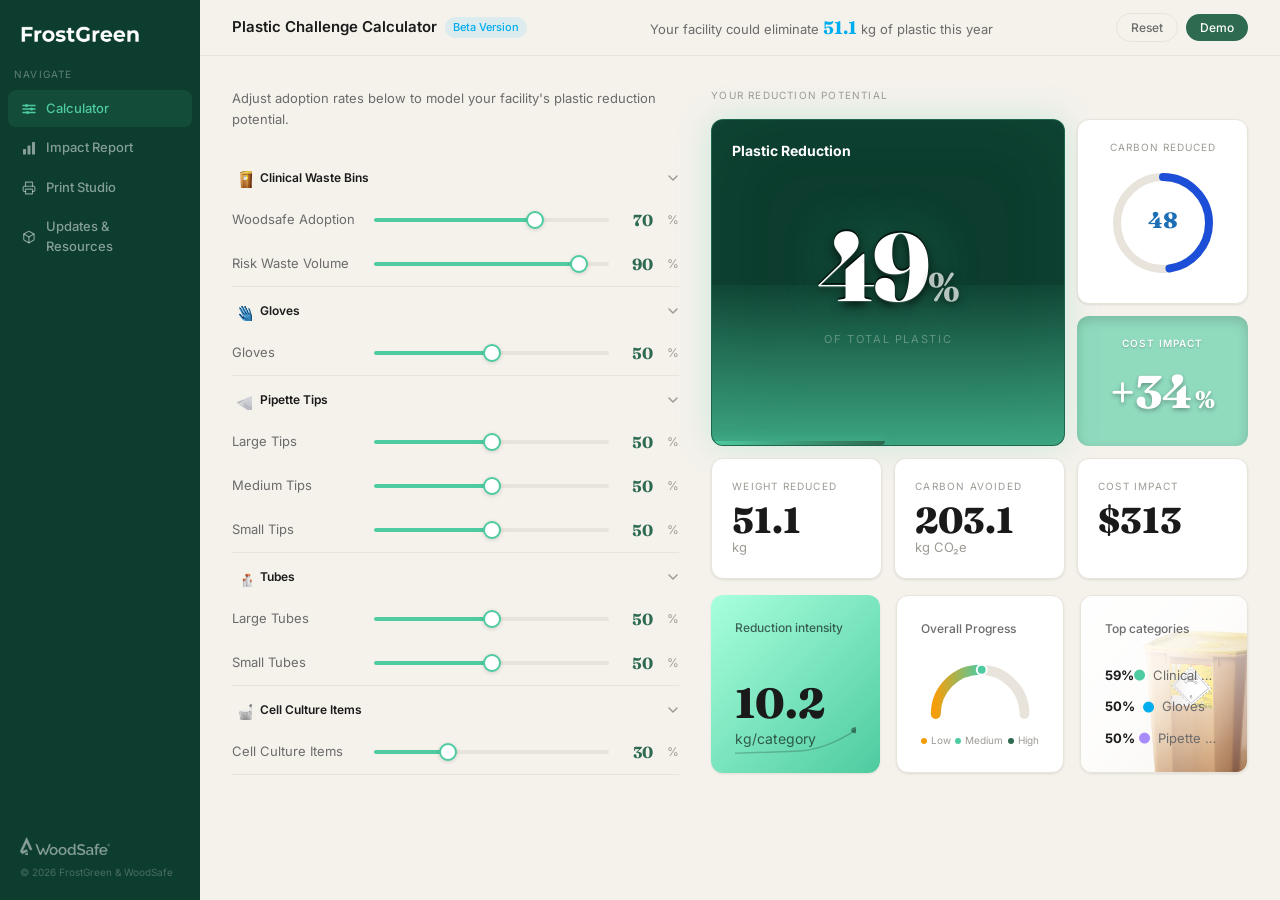
==== index.html @ 88a852c7 "Add files via upload" ====
<!DOCTYPE html>
<html lang="en">

<head>
    <meta charset="UTF-8">
    <meta name="viewport" content="width=device-width, initial-scale=1.0">
    <title>Plastic Challenge Calculator</title>
    <link rel="preconnect" href="https://fonts.googleapis.com">
    <link rel="preconnect" href="https://fonts.gstatic.com" crossorigin>
    <link
        href="https://fonts.googleapis.com/css2?family=Fraunces:opsz,wght@9..144,700;9..144,800&family=Inter:wght@400;500;600&display=swap"
        rel="stylesheet">
    <link rel="stylesheet" href="style.css">
</head>

<body>

    <!-- ═══════════════════════ SIDEBAR ═══════════════════════ -->
    <aside class="sidebar">
        <div class="sidebar-logo">
            <img src="FrostGreen and WoodSafe BrandKit/FrostGreen without Tree Vektor_2025 3.png" alt="FrostGreen"
                class="logo-frostgreen">
        </div>

        <div class="nav-overline">Navigate</div>

        <nav class="sidebar-nav">
            <a class="nav-item active" data-page-target="calculator" role="button" tabindex="0">
                <svg width="14" height="14" viewBox="0 0 14 14" fill="none" aria-hidden="true">
                    <line x1="1" y1="3.5" x2="13" y2="3.5" stroke="currentColor" stroke-width="1.5"
                        stroke-linecap="round" />
                    <circle cx="4.5" cy="3.5" r="1.5" fill="currentColor" />
                    <line x1="1" y1="7" x2="13" y2="7" stroke="currentColor" stroke-width="1.5"
                        stroke-linecap="round" />
                    <circle cx="9.5" cy="7" r="1.5" fill="currentColor" />
                    <line x1="1" y1="10.5" x2="13" y2="10.5" stroke="currentColor" stroke-width="1.5"
                        stroke-linecap="round" />
                    <circle cx="5.5" cy="10.5" r="1.5" fill="currentColor" />
                </svg>
                <span class="nav-label">Calculator</span>
            </a>
            <a class="nav-item" data-page-target="impact" role="button" tabindex="0">
                <svg width="14" height="14" viewBox="0 0 14 14" fill="currentColor" aria-hidden="true">
                    <rect x="1" y="8" width="3" height="5.5" rx="0.5" />
                    <rect x="5.5" y="4.5" width="3" height="9" rx="0.5" />
                    <rect x="10" y="1" width="3" height="12.5" rx="0.5" />
                </svg>
                <span class="nav-label">Impact Report</span>
            </a>
            <a class="nav-item" data-page-target="print" role="button" tabindex="0">
                <svg width="14" height="14" viewBox="0 0 24 24" fill="none" stroke="currentColor" stroke-width="2"
                    stroke-linecap="round" stroke-linejoin="round" aria-hidden="true">
                    <polyline points="6 9 6 2 18 2 18 9"></polyline>
                    <path d="M6 18H4a2 2 0 0 1-2-2v-5a2 2 0 0 1 2-2h16a2 2 0 0 1 2 2v5a2 2 0 0 1-2 2h-2"></path>
                    <rect x="6" y="14" width="12" height="8"></rect>
                </svg>
                <span class="nav-label">Print Studio</span>
            </a>
            <a class="nav-item" data-page-target="updates" role="button" tabindex="0">
                <svg width="14" height="14" viewBox="0 0 24 24" fill="none" stroke="currentColor" stroke-width="2"
                    stroke-linecap="round" stroke-linejoin="round" aria-hidden="true">
                    <path
                        d="M21 16V8a2 2 0 0 0-1-1.73l-7-4a2 2 0 0 0-2 0l-7 4A2 2 0 0 0 3 8v8a2 2 0 0 0 1 1.73l7 4a2 2 0 0 0 2 0l7-4A2 2 0 0 0 21 16z">
                    </path>
                    <polyline points="3.27 6.96 12 12.01 20.73 6.96"></polyline>
                    <line x1="12" y1="22.08" x2="12" y2="12"></line>
                </svg>
                <span class="nav-label">Updates &amp; Resources</span>
            </a>
        </nav>

        <div class="sidebar-bottom">
            <img src="FrostGreen and WoodSafe BrandKit/WoodSafe_Logo Black.png" alt="WoodSafe" class="logo-woodsafe">
            <span class="copyright">&copy; 2026 FrostGreen &amp; WoodSafe</span>
        </div>
    </aside>

    <!-- ═══════════════════════ TOP BAR ═══════════════════════ -->
    <header class="topbar">
        <div class="topbar-title">
            <span>Plastic Challenge Calculator</span>
            <span class="brand-pill">Beta Version</span>
        </div>
        <div class="topbar-stat">
            Your facility could eliminate
            <span id="topBarWeight" class="topbar-number">0.0</span>
            kg of plastic this year
        </div>
        <div class="topbar-actions">
            <button id="resetBtn" class="btn-ghost">Reset</button>
            <button id="demoBtn" class="btn-filled">Demo</button>
        </div>
    </header>

    <!-- ═══════════════════════ MAIN CONTENT ═══════════════════════ -->
    <main class="main-content">

        <!-- ──────────── PAGE 1: CALCULATOR ──────────── -->
        <div id="page-calculator" data-page="calculator">
            <div class="calculator-grid">

                <!-- LEFT: Sliders -->
                <div class="sliders-column">
                    <p class="sliders-intro">Adjust adoption rates below to model your facility's plastic reduction
                        potential.</p>

                    <!-- Clinical Waste Bins -->
                    <div class="category-group">
                        <div class="category-group-header">
                            <img src="Top categories-Icons/Hazardous Bin.png" alt="Clinical Waste Bins"
                                class="cat-icon-sidebar">
                            <span class="label">Clinical Waste Bins</span>
                            <svg class="chevron" width="12" height="12" viewBox="0 0 12 12" fill="none"
                                stroke="currentColor" stroke-width="1.5" stroke-linecap="round" stroke-linejoin="round"
                                aria-hidden="true">
                                <polyline points="2,4 6,8 10,4" />
                            </svg>
                        </div>
                        <div class="sliders-body">
                            <div class="slider-row">
                                <label>Woodsafe Adoption</label>
                                <input type="range" data-control="bins_large" data-default="70" min="0" max="100"
                                    value="70">
                                <span class="slider-value">70</span><span class="slider-unit">%</span>
                            </div>
                            <div class="slider-row">
                                <label>Risk Waste Volume</label>
                                <input type="range" data-control="bins_small" data-default="90" min="0" max="100"
                                    value="90">
                                <span class="slider-value">90</span><span class="slider-unit">%</span>
                            </div>
                        </div>
                    </div>

                    <!-- Gloves -->
                    <div class="category-group">
                        <div class="category-group-header">
                            <img src="Top categories-Icons/Gloves.png" alt="Gloves" class="cat-icon-sidebar">
                            <span class="label">Gloves</span>
                            <svg class="chevron" width="12" height="12" viewBox="0 0 12 12" fill="none"
                                stroke="currentColor" stroke-width="1.5" stroke-linecap="round" stroke-linejoin="round"
                                aria-hidden="true">
                                <polyline points="2,4 6,8 10,4" />
                            </svg>
                        </div>
                        <div class="sliders-body">
                            <div class="slider-row">
                                <label>Gloves</label>
                                <input type="range" data-control="gloves" data-default="50" min="0" max="100"
                                    value="50">
                                <span class="slider-value">50</span><span class="slider-unit">%</span>
                            </div>
                        </div>
                    </div>

                    <!-- Pipette Tips -->
                    <div class="category-group">
                        <div class="category-group-header">
                            <img src="Top categories-Icons/Pipette tips.png" alt="Pipette Tips"
                                class="cat-icon-sidebar">
                            <span class="label">Pipette Tips</span>
                            <svg class="chevron" width="12" height="12" viewBox="0 0 12 12" fill="none"
                                stroke="currentColor" stroke-width="1.5" stroke-linecap="round" stroke-linejoin="round"
                                aria-hidden="true">
                                <polyline points="2,4 6,8 10,4" />
                            </svg>
                        </div>
                        <div class="sliders-body">
                            <div class="slider-row">
                                <label>Large Tips</label>
                                <input type="range" data-control="pipettes_large" data-default="50" min="0" max="100"
                                    value="50">
                                <span class="slider-value">50</span><span class="slider-unit">%</span>
                            </div>
                            <div class="slider-row">
                                <label>Medium Tips</label>
                                <input type="range" data-control="pipettes_medium" data-default="50" min="0" max="100"
                                    value="50">
                                <span class="slider-value">50</span><span class="slider-unit">%</span>
                            </div>
                            <div class="slider-row">
                                <label>Small Tips</label>
                                <input type="range" data-control="pipettes_small" data-default="50" min="0" max="100"
                                    value="50">
                                <span class="slider-value">50</span><span class="slider-unit">%</span>
                            </div>
                        </div>
                    </div>

                    <!-- Tubes -->
                    <div class="category-group">
                        <div class="category-group-header">
                            <img src="Top categories-Icons/Tubes.png" alt="Tubes" class="cat-icon-sidebar">
                            <span class="label">Tubes</span>
                            <svg class="chevron" width="12" height="12" viewBox="0 0 12 12" fill="none"
                                stroke="currentColor" stroke-width="1.5" stroke-linecap="round" stroke-linejoin="round"
                                aria-hidden="true">
                                <polyline points="2,4 6,8 10,4" />
                            </svg>
                        </div>
                        <div class="sliders-body">
                            <div class="slider-row">
                                <label>Large Tubes</label>
                                <input type="range" data-control="tubes_large" data-default="50" min="0" max="100"
                                    value="50">
                                <span class="slider-value">50</span><span class="slider-unit">%</span>
                            </div>
                            <div class="slider-row">
                                <label>Small Tubes</label>
                                <input type="range" data-control="tubes_small" data-default="50" min="0" max="100"
                                    value="50">
                                <span class="slider-value">50</span><span class="slider-unit">%</span>
                            </div>
                        </div>
                    </div>

                    <!-- Cell Culture Items -->
                    <div class="category-group">
                        <div class="category-group-header">
                            <img src="Top categories-Icons/Cell Cultures.png" alt="Cell Culture Items"
                                class="cat-icon-sidebar">
                            <span class="label">Cell Culture Items</span>
                            <svg class="chevron" width="12" height="12" viewBox="0 0 12 12" fill="none"
                                stroke="currentColor" stroke-width="1.5" stroke-linecap="round" stroke-linejoin="round"
                                aria-hidden="true">
                                <polyline points="2,4 6,8 10,4" />
                            </svg>
                        </div>
                        <div class="sliders-body">
                            <div class="slider-row">
                                <label>Cell Culture Items</label>
                                <input type="range" data-control="cell_culture" data-default="30" min="0" max="100"
                                    value="30">
                                <span class="slider-value">30</span><span class="slider-unit">%</span>
                            </div>
                        </div>
                    </div>

                </div><!-- /sliders-column -->

                <!-- RIGHT: Bento Impact Grid -->
                <div class="bento-column">
                    <div class="bento-overline">Your Reduction Potential</div>
                    <div class="bento-grid">

                        <!-- Cell A: Hero — col 1/3, row 1/3 — full-card progress fill -->
                        <div class="bento-cell bento-hero reveal-section" id="heroProgressCard"
                            style="overflow:hidden; padding:0;">
                            <!-- The animated fill layer that rises from the bottom -->
                            <div id="heroProgressFill" style="
                                position: absolute;
                                bottom: 0; left: 0; right: 0;
                                height: 0%;
                                background: linear-gradient(to top, rgba(78,203,160,0.9) 0%, rgba(78,203,160,0.55) 50%, rgba(78,203,160,0.15) 100%);
                                transition: height 0.8s cubic-bezier(0.34, 1.56, 0.64, 1);
                                z-index: 1;
                                pointer-events: none;
                            "></div>

                            <!-- Content -->
                            <div
                                style="position:relative; z-index:2; display:flex; flex-direction:column; align-items:center; justify-content:center; width:100%; height:100%; padding: 28px 20px;">
                                <span class="bento-hero-corner-label"
                                    style="position:absolute; top:20px; left:20px;">Plastic Reduction</span>
                                <!-- Engraved number -->
                                <div id="gaugeNeedle" style="display:flex; align-items:baseline; gap:2px;">
                                    <span id="mainGaugeValue" style="
                                        font-family: Fraunces, serif;
                                        font-size: 96px;
                                        font-weight: 800;
                                        line-height: 1;
                                        color: #ffffff;
                                        letter-spacing: -5px;
                                        text-shadow:
                                            0 1px 0 rgba(255,255,255,0.15),
                                            0 -2px 0 rgba(0,0,0,0.5),
                                            0 4px 8px rgba(0,0,0,0.6),
                                            0 8px 24px rgba(0,0,0,0.4),
                                            0 0 40px rgba(78,203,160,0.3);
                                    ">0</span>
                                    <span style="
                                        font-family: Fraunces, serif;
                                        font-size: 40px;
                                        font-weight: 700;
                                        color: rgba(255,255,255,0.7);
                                        letter-spacing: -1px;
                                        margin-bottom: 10px;
                                        text-shadow: 0 3px 8px rgba(0,0,0,0.5);
                                    ">%</span>
                                </div>
                                <div
                                    style="font-size:11px; letter-spacing:0.15em; text-transform:uppercase; color:rgba(255,255,255,0.3); margin-top:4px;">
                                    of total plastic</div>
                                <!-- Progress bar at the bottom as an accent line -->
                                <div id="heroProgressBar" style="
                                    position: absolute;
                                    bottom: 0; left: 0; right: 0;
                                    height: 4px;
                                    background: rgba(78,203,160,0);
                                    transition: background 0.6s ease;
                                ">
                                    <div id="heroProgressBarFill" style="
                                        height: 100%;
                                        width: 0%;
                                        background: linear-gradient(to right, #4ECBA0, #2D6A4F);
                                        border-radius: 0 0 12px 0;
                                        transition: width 0.8s cubic-bezier(0.34, 1.56, 0.64, 1);
                                        box-shadow: 0 0 12px rgba(78,203,160,0.6);
                                    "></div>
                                </div>
                            </div>
                        </div>



                        <!-- Cell B: Carbon ring — col 3, row 1 -->
                        <div class="bento-cell bento-carbon reveal-section">
                            <div class="ring-label">Carbon Reduced</div>
                            <svg width="120" height="120" viewBox="0 0 120 120">
                                <circle cx="60" cy="60" r="46" fill="none" stroke="var(--ring-track)"
                                    stroke-width="8" />
                                <circle id="carbonProgress" cx="60" cy="60" r="46" fill="none"
                                    stroke="var(--accent-carbon)" stroke-width="8" stroke-linecap="round"
                                    transform="rotate(-90 60 60)"
                                    style="stroke-dasharray:289.03;stroke-dashoffset:289.03" />
                                <g id="carbonNeedle">
                                    <text id="carbonValue" x="60" y="60" text-anchor="middle" dominant-baseline="middle"
                                        style="font-family:Fraunces,serif;font-size:22px;font-weight:800;fill:var(--accent-carbon)">0</text>
                                </g>
                            </svg>
                        </div>

                        <!-- Cell C: Cost impact block (replaces ring) — col 3, row 2 -->
                        <div id="costCellContainer" class="bento-cell reveal-section"
                            style="display:flex; flex-direction:column; justify-content:center; align-items:center; transition: background 0.6s ease; text-align: center; box-shadow: inset 0 4px 12px rgba(0,0,0,0.15); border: none; background: rgba(158, 155, 148, 0.5);">
                            <div class="ring-label"
                                style="color: rgba(255, 255, 255, 0.95); z-index: 2; font-weight: 600; text-shadow: 0 1px 2px rgba(0,0,0,0.2);">
                                Cost Impact</div>
                            <div id="costNeedle"
                                style="font-family: Fraunces, serif; font-size: 46px; font-weight: 800; color: #ffffff; display: flex; align-items: baseline; justify-content: center; z-index: 2; margin-top: 6px; text-shadow: 0px 2px 4px rgba(0,0,0,0.3);">
                                <span id="costValueSign"></span><span id="costValue">0</span><span
                                    style="font-size: 24px; margin-left: 2px;">%</span>
                            </div>
                        </div>

                        <!-- Cell D: Weight Reduced — col 1, row 3 -->
                        <div class="bento-cell bento-weight reveal-section">
                            <div class="bento-overline-sm">Weight Reduced</div>
                            <div class="bento-metric">
                                <span id="weightReduced" class="bento-number">0</span>
                                <span class="bento-unit">kg</span>
                            </div>
                        </div>

                        <!-- Cell E: Carbon Avoided — col 2, row 3 -->
                        <div class="bento-cell bento-carbon-kg reveal-section">
                            <div class="bento-overline-sm">Carbon Avoided</div>
                            <div class="bento-metric">
                                <span id="carbonAvoided" class="bento-number">0</span>
                                <span class="bento-unit">kg CO&#x2082;e</span>
                            </div>
                        </div>

                        <!-- Cell F: Cost Impact — col 3, row 3 -->
                        <div class="bento-cell bento-cost-dollar reveal-section">
                            <div class="bento-overline-sm">Cost Impact</div>
                            <div class="bento-metric">
                                <span id="costImpact" class="bento-number">$0</span>
                            </div>
                        </div>

                    </div><!-- /bento-grid -->

                    <!-- Stats Strip — Matching reference image design -->
                    <div class="stats-strip" style="grid-template-columns: repeat(3, 1fr);">


                        <!-- Card 2: Reduction Intensity -->
                        <div class="stats-card stats-card-intensity">
                            <span class="stats-card-label">Reduction intensity</span>
                            <span id="statsReductionIntensity" class="stats-card-big-number">0.0</span>
                            <span class="stats-card-unit">kg/category</span>
                            <svg class="stats-mini-chart" viewBox="0 0 120 40" preserveAspectRatio="none">
                                <path id="statsMiniChartPath" d="M0,35 Q30,30 60,20 T120,10" fill="none"
                                    stroke="var(--accent-mint)" stroke-width="2" stroke-linecap="round" />
                                <circle id="statsMiniChartDot" cx="120" cy="10" r="4" fill="var(--accent-mint)" />
                            </svg>
                        </div>

                        <!-- Card 3: Overall Progress (gauge instead of scopes) -->
                        <div class="stats-card stats-card-progress">
                            <span class="stats-card-label">Overall Progress</span>
                            <svg class="stats-gauge" viewBox="0 0 120 76">
                                <defs>
                                    <linearGradient id="gaugeGrad" x1="0%" y1="0%" x2="100%" y2="0%">
                                        <stop offset="0%" stop-color="#F59E0B" />
                                        <stop offset="50%" stop-color="#4ECBA0" />
                                        <stop offset="100%" stop-color="#2D6A4F" />
                                    </linearGradient>
                                </defs>
                                <path d="M15,65 A45,45 0 0,1 105,65" fill="none" stroke="var(--ring-track)"
                                    stroke-width="10" stroke-linecap="round" />
                                <path id="statsGaugeArc" d="M15,65 A45,45 0 0,1 105,65" fill="none"
                                    stroke="url(#gaugeGrad)" stroke-width="10" stroke-linecap="round" />
                                <circle id="statsGaugeDot" cx="60" cy="20" r="5" fill="var(--accent-mint)" stroke="#fff"
                                    stroke-width="2" />
                            </svg>
                            <div class="stats-gauge-labels">
                                <span class="stats-gauge-label-item"><span class="stats-gauge-dot"
                                        style="background:#F59E0B"></span>Low</span>
                                <span class="stats-gauge-label-item"><span class="stats-gauge-dot"
                                        style="background:#4ECBA0"></span>Medium</span>
                                <span class="stats-gauge-label-item"><span class="stats-gauge-dot"
                                        style="background:#2D6A4F"></span>High</span>
                            </div>
                        </div>

                        <!-- Card 4: Top Categories -->
                        <div class="stats-card stats-card-categories">
                            <span class="stats-card-label">Top categories</span>
                            <div class="stats-cat-list">
                                <div class="stats-cat-row" id="statsTopCat1">
                                    <span class="stats-cat-pct">0%</span>
                                    <span class="stats-cat-icon" style="color:var(--accent-mint)">⬤</span>
                                    <span class="stats-cat-name">—</span>
                                </div>
                                <div class="stats-cat-row" id="statsTopCat2">
                                    <span class="stats-cat-pct">0%</span>
                                    <span class="stats-cat-icon" style="color:var(--accent-cyan)">⬤</span>
                                    <span class="stats-cat-name">—</span>
                                </div>
                                <div class="stats-cat-row" id="statsTopCat3">
                                    <span class="stats-cat-pct">0%</span>
                                    <span class="stats-cat-icon" style="color:#A78BFA">⬤</span>
                                    <span class="stats-cat-name">—</span>
                                </div>
                            </div>
                        </div>
                    </div><!-- /stats-strip -->

                </div><!-- /bento-column -->

            </div><!-- /calculator-grid -->
        </div><!-- /page-calculator -->

        <!-- ──────────── PAGE 2: IMPACT REPORT ──────────── -->
        <div id="page-impact" data-page="impact" style="display:none;opacity:0">

            <div class="impact-callout">
                <p class="impact-heading">Turn insight into action.</p>
                <p class="impact-body">The categories below show where WoodSafe products deliver the greatest impact for
                    your facility.</p>
                <p class="impact-top-cat">Highest impact category:
                    <span id="topCategoryName" class="mint-pill">Clinical Waste Bins</span>
                </p>
            </div>

            <!-- Impact Stats Strip — Same style as calculator page -->
            <div class="stats-strip">
                <div class="stats-card stats-card-forest">
                    <div class="stats-card-forest-overlay"></div>
                    <div class="stats-card-forest-content">
                        <span class="stats-card-label">Total plastic reduced</span>
                        <span id="impactStatsWeight" class="stats-card-big-number">0.0</span>
                        <span class="stats-card-unit">kg</span>
                    </div>
                </div>
                <div class="stats-card stats-card-intensity">
                    <span class="stats-card-label">Reduction intensity</span>
                    <span id="impactStatsIntensity" class="stats-card-big-number">0.0</span>
                    <span class="stats-card-unit">kg/category</span>
                    <svg class="stats-mini-chart" viewBox="0 0 120 40" preserveAspectRatio="none">
                        <path id="impactMiniChartPath" d="M0,35 Q30,30 60,20 T120,10" fill="none"
                            stroke="var(--accent-mint)" stroke-width="2" stroke-linecap="round" />
                        <circle id="impactMiniChartDot" cx="120" cy="10" r="4" fill="var(--accent-mint)" />
                    </svg>
                </div>
                <div class="stats-card stats-card-progress">
                    <span class="stats-card-label">Overall Progress</span>
                    <svg class="stats-gauge" viewBox="0 0 120 76">
                        <defs>
                            <linearGradient id="gaugeGrad2" x1="0%" y1="0%" x2="100%" y2="0%">
                                <stop offset="0%" stop-color="#F59E0B" />
                                <stop offset="50%" stop-color="#4ECBA0" />
                                <stop offset="100%" stop-color="#2D6A4F" />
                            </linearGradient>
                        </defs>
                        <path d="M15,65 A45,45 0 0,1 105,65" fill="none" stroke="var(--ring-track)" stroke-width="10"
                            stroke-linecap="round" />
                        <path id="impactGaugeArc" d="M15,65 A45,45 0 0,1 105,65" fill="none" stroke="url(#gaugeGrad2)"
                            stroke-width="10" stroke-linecap="round" />
                        <circle id="impactGaugeDot" cx="60" cy="20" r="5" fill="var(--accent-mint)" stroke="#fff"
                            stroke-width="2" />
                    </svg>
                    <div class="stats-gauge-labels">
                        <span class="stats-gauge-label-item"><span class="stats-gauge-dot"
                                style="background:#F59E0B"></span>Low</span>
                        <span class="stats-gauge-label-item"><span class="stats-gauge-dot"
                                style="background:#4ECBA0"></span>Medium</span>
                        <span class="stats-gauge-label-item"><span class="stats-gauge-dot"
                                style="background:#2D6A4F"></span>High</span>
                    </div>
                </div>
                <div class="stats-card stats-card-categories">
                    <span class="stats-card-label">Top categories</span>
                    <div class="stats-cat-list">
                        <div class="stats-cat-row" id="impactTopCat1">
                            <span class="stats-cat-pct">0%</span>
                            <span class="stats-cat-icon" style="color:var(--accent-mint)">⬤</span>
                            <span class="stats-cat-name">—</span>
                        </div>
                        <div class="stats-cat-row" id="impactTopCat2">
                            <span class="stats-cat-pct">0%</span>
                            <span class="stats-cat-icon" style="color:var(--accent-cyan)">⬤</span>
                            <span class="stats-cat-name">—</span>
                        </div>
                        <div class="stats-cat-row" id="impactTopCat3">
                            <span class="stats-cat-pct">0%</span>
                            <span class="stats-cat-icon" style="color:#A78BFA">⬤</span>
                            <span class="stats-cat-name">—</span>
                        </div>
                    </div>
                </div>
            </div><!-- /impact stats-strip -->

            <!-- Bins -->
            <div class="impact-card">
                <div class="impact-ring-wrap">
                    <svg width="120" height="120" viewBox="0 0 120 120">
                        <circle cx="60" cy="60" r="50" fill="none" stroke="var(--ring-track)" stroke-width="8" />
                        <circle id="bar_bins_ring" cx="60" cy="60" r="50" fill="none" stroke="var(--accent-mint)"
                            stroke-width="8" stroke-linecap="round" transform="rotate(-90 60 60)"
                            style="stroke-dasharray:314.16;stroke-dashoffset:314.16;transition:stroke-dashoffset 600ms ease" />
                        <text id="bins_ring_pct" x="60" y="60" text-anchor="middle" dominant-baseline="middle"
                            style="font-family:Fraunces,serif;font-size:21px;font-weight:800;fill:var(--accent-mint)">0%</text>
                    </svg>
                </div>
                <div class="impact-card-right">
                    <div class="impact-card-info">
                        <h3>Clinical Waste Bins</h3>
                        <p class="stat-line">Before: <span id="pre_bins">&#8212;</span> kg</p>
                        <p class="stat-line">After: <span id="post_bins">&#8212;</span> kg</p>
                        <span id="change_bins" class="change-badge">&#8212;</span>
                    </div>
                    <div class="bar-track">
                        <div id="bar_bins"
                            style="height:4px;background:var(--accent-mint);border-radius:2px;transition:width 600ms ease;width:0%">
                        </div>
                    </div>
                </div>
            </div>

            <!-- Gloves -->
            <div class="impact-card">
                <div class="impact-ring-wrap">
                    <svg width="120" height="120" viewBox="0 0 120 120">
                        <circle cx="60" cy="60" r="50" fill="none" stroke="var(--ring-track)" stroke-width="8" />
                        <circle id="bar_gloves_ring" cx="60" cy="60" r="50" fill="none" stroke="var(--accent-cyan)"
                            stroke-width="8" stroke-linecap="round" transform="rotate(-90 60 60)"
                            style="stroke-dasharray:314.16;stroke-dashoffset:314.16;transition:stroke-dashoffset 600ms ease" />
                        <text id="gloves_ring_pct" x="60" y="60" text-anchor="middle" dominant-baseline="middle"
                            style="font-family:Fraunces,serif;font-size:21px;font-weight:800;fill:var(--accent-cyan)">0%</text>
                    </svg>
                </div>
                <div class="impact-card-right">
                    <div class="impact-card-info">
                        <h3>Gloves</h3>
                        <p class="stat-line">Before: <span id="pre_gloves">&#8212;</span> kg</p>
                        <p class="stat-line">After: <span id="post_gloves">&#8212;</span> kg</p>
                        <span id="change_gloves" class="change-badge">&#8212;</span>
                    </div>
                    <div class="bar-track">
                        <div id="bar_gloves"
                            style="height:4px;background:var(--accent-cyan);border-radius:2px;transition:width 600ms ease;width:0%">
                        </div>
                    </div>
                </div>
            </div>

            <!-- Pipettes -->
            <div class="impact-card">
                <div class="impact-ring-wrap">
                    <svg width="120" height="120" viewBox="0 0 120 120">
                        <circle cx="60" cy="60" r="50" fill="none" stroke="var(--ring-track)" stroke-width="8" />
                        <circle id="bar_pipettes_ring" cx="60" cy="60" r="50" fill="none" stroke="#A78BFA"
                            stroke-width="8" stroke-linecap="round" transform="rotate(-90 60 60)"
                            style="stroke-dasharray:314.16;stroke-dashoffset:314.16;transition:stroke-dashoffset 600ms ease" />
                        <text id="pipettes_ring_pct" x="60" y="60" text-anchor="middle" dominant-baseline="middle"
                            style="font-family:Fraunces,serif;font-size:21px;font-weight:800;fill:#A78BFA">0%</text>
                    </svg>
                </div>
                <div class="impact-card-right">
                    <div class="impact-card-info">
                        <h3>Pipette Tips</h3>
                        <p class="stat-line">Before: <span id="pre_pipettes">&#8212;</span> kg</p>
                        <p class="stat-line">After: <span id="post_pipettes">&#8212;</span> kg</p>
                        <span id="change_pipettes" class="change-badge">&#8212;</span>
                    </div>
                    <div class="bar-track">
                        <div id="bar_pipettes"
                            style="height:4px;background:#A78BFA;border-radius:2px;transition:width 600ms ease;width:0%">
                        </div>
                    </div>
                </div>
            </div>

            <!-- Tubes -->
            <div class="impact-card">
                <div class="impact-ring-wrap">
                    <svg width="120" height="120" viewBox="0 0 120 120">
                        <circle cx="60" cy="60" r="50" fill="none" stroke="var(--ring-track)" stroke-width="8" />
                        <circle id="bar_tubes_ring" cx="60" cy="60" r="50" fill="none" stroke="#F59E0B" stroke-width="8"
                            stroke-linecap="round" transform="rotate(-90 60 60)"
                            style="stroke-dasharray:314.16;stroke-dashoffset:314.16;transition:stroke-dashoffset 600ms ease" />
                        <text id="tubes_ring_pct" x="60" y="60" text-anchor="middle" dominant-baseline="middle"
                            style="font-family:Fraunces,serif;font-size:21px;font-weight:800;fill:#F59E0B">0%</text>
                    </svg>
                </div>
                <div class="impact-card-right">
                    <div class="impact-card-info">
                        <h3>Tubes</h3>
                        <p class="stat-line">Before: <span id="pre_tubes">&#8212;</span> kg</p>
                        <p class="stat-line">After: <span id="post_tubes">&#8212;</span> kg</p>
                        <span id="change_tubes" class="change-badge">&#8212;</span>
                    </div>
                    <div class="bar-track">
                        <div id="bar_tubes"
                            style="height:4px;background:#F59E0B;border-radius:2px;transition:width 600ms ease;width:0%">
                        </div>
                    </div>
                </div>
            </div>

            <!-- Cell Culture -->
            <div class="impact-card">
                <div class="impact-ring-wrap">
                    <svg width="120" height="120" viewBox="0 0 120 120">
                        <circle cx="60" cy="60" r="50" fill="none" stroke="var(--ring-track)" stroke-width="8" />
                        <circle id="bar_culture_ring" cx="60" cy="60" r="50" fill="none" stroke="#F87171"
                            stroke-width="8" stroke-linecap="round" transform="rotate(-90 60 60)"
                            style="stroke-dasharray:314.16;stroke-dashoffset:314.16;transition:stroke-dashoffset 600ms ease" />
                        <text id="culture_ring_pct" x="60" y="60" text-anchor="middle" dominant-baseline="middle"
                            style="font-family:Fraunces,serif;font-size:21px;font-weight:800;fill:#F87171">0%</text>
                    </svg>
                </div>
                <div class="impact-card-right">
                    <div class="impact-card-info">
                        <h3>Cell Culture Items</h3>
                        <p class="stat-line">Before: <span id="pre_culture">&#8212;</span> kg</p>
                        <p class="stat-line">After: <span id="post_culture">&#8212;</span> kg</p>
                        <span id="change_culture" class="change-badge">&#8212;</span>
                    </div>
                    <div class="bar-track">
                        <div id="bar_culture"
                            style="height:4px;background:#F87171;border-radius:2px;transition:width 600ms ease;width:0%">
                        </div>
                    </div>
                </div>
            </div>

        </div><!-- /page-impact -->

        <!-- ──────────── PAGE 3: PRINT STUDIO ──────────── -->
        <div id="page-print" data-page="print" style="display:none;opacity:0">
            <div class="print-builder-header no-print">
                <h2 class="impact-heading" style="color:var(--text-primary); margin-bottom: 8px;">Studio Exporter</h2>
                <p class="impact-body" style="color:var(--text-secondary);">Select the metrics you wish to include in
                    your finalized print report. Click cards to toggle their inclusion.</p>
            </div>

            <div class="print-cards-grid">

                <!-- Print Card: Total Plastic -->
                <div class="print-card bento-cell selectable-card selected" id="printCardPlastic">
                    <div class="print-card-check no-print">
                        <svg width="16" height="16" viewBox="0 0 24 24" fill="none" stroke="currentColor"
                            stroke-width="3" stroke-linecap="round" stroke-linejoin="round">
                            <polyline points="20 6 9 17 4 12"></polyline>
                        </svg>
                    </div>
                    <div class="bento-overline-sm">Plastic Reduced</div>
                    <div class="bento-metric" style="margin-bottom: 12px;">
                        <span id="printWeightReduced" class="bento-number">0</span>
                        <span class="bento-unit">kg</span>
                    </div>
                    <div class="print-encouragement">
                        <strong>Exceptional progress!</strong> Diverting this volume of plastic significantly curtails
                        fossil fuel demand and removes critical mass from your clinical waste stream.
                    </div>
                </div>

                <!-- Print Card: Carbon -->
                <div class="print-card bento-cell selectable-card selected" id="printCardCarbon">
                    <div class="print-card-check no-print">
                        <svg width="16" height="16" viewBox="0 0 24 24" fill="none" stroke="currentColor"
                            stroke-width="3" stroke-linecap="round" stroke-linejoin="round">
                            <polyline points="20 6 9 17 4 12"></polyline>
                        </svg>
                    </div>
                    <div class="bento-overline-sm">Carbon Avoided</div>
                    <div class="bento-metric" style="margin-bottom: 12px;">
                        <span id="printCarbonAvoided" class="bento-number" style="color:var(--accent-carbon)">0</span>
                        <span class="bento-unit">kg CO&#x2082;e</span>
                    </div>
                    <div class="print-encouragement">
                        <strong>A powerful step forward.</strong> Your facility is dramatically driving down downstream
                        emissions, directly combatting climate acceleration.
                    </div>
                </div>

                <!-- Print Card: Cost -->
                <div class="print-card bento-cell selectable-card selected" id="printCardCost">
                    <div class="print-card-check no-print">
                        <svg width="16" height="16" viewBox="0 0 24 24" fill="none" stroke="currentColor"
                            stroke-width="3" stroke-linecap="round" stroke-linejoin="round">
                            <polyline points="20 6 9 17 4 12"></polyline>
                        </svg>
                    </div>
                    <div class="bento-overline-sm">Cost Impact</div>
                    <div class="bento-metric" style="margin-bottom: 12px;">
                        <span id="printCostImpact" class="bento-number" style="color:var(--accent-cost)">$0</span>
                    </div>
                    <div class="print-encouragement">
                        <strong>Sustainable and smart.</strong> You are reducing excess disposal weight, yielding strong
                        financial reallocation capabilities alongside ecological benefits.
                    </div>
                </div>

                <!-- Print Card: Session Strategy -->
                <div class="print-card bento-cell selectable-card selected" id="printCardStrategy">
                    <div class="print-card-check no-print">
                        <svg width="16" height="16" viewBox="0 0 24 24" fill="none" stroke="currentColor"
                            stroke-width="3" stroke-linecap="round" stroke-linejoin="round">
                            <polyline points="20 6 9 17 4 12"></polyline>
                        </svg>
                    </div>
                    <div class="bento-overline-sm">Commitment Strategy</div>
                    <div class="strategy-list">
                        <div class="strategy-pill" style="border-left-color: var(--accent-mint)">
                            <span class="strategy-pill-label">Bins</span>
                            <span class="strategy-pill-val" id="printInputBins">0%</span>
                        </div>
                        <div class="strategy-pill" style="border-left-color: var(--accent-cyan)">
                            <span class="strategy-pill-label">Gloves</span>
                            <span class="strategy-pill-val" id="printInputGloves">0%</span>
                        </div>
                        <div class="strategy-pill" style="border-left-color: #A78BFA">
                            <span class="strategy-pill-label">Pipettes</span>
                            <span class="strategy-pill-val" id="printInputPipettes">0%</span>
                        </div>
                        <div class="strategy-pill" style="border-left-color: #F59E0B">
                            <span class="strategy-pill-label">Tubes</span>
                            <span class="strategy-pill-val" id="printInputTubes">0%</span>
                        </div>
                        <div class="strategy-pill" style="border-left-color: #F87171">
                            <span class="strategy-pill-label">Cell Culture</span>
                            <span class="strategy-pill-val" id="printInputCulture">0%</span>
                        </div>
                    </div>
                    <div class="print-encouragement">
                        <strong>Actionable parameters.</strong> This framework projects outcomes based on the targeted
                        intervention rates logged during this session across facility clinical streams.
                    </div>
                </div>

                <!-- Print Card: Category Ring Detail -->
                <div class="print-card bento-cell selectable-card selected" id="printCardRings">
                    <div class="print-card-check no-print">
                        <svg width="16" height="16" viewBox="0 0 24 24" fill="none" stroke="currentColor"
                            stroke-width="3" stroke-linecap="round" stroke-linejoin="round">
                            <polyline points="20 6 9 17 4 12"></polyline>
                        </svg>
                    </div>
                    <div class="bento-overline-sm">Impact Areas</div>
                    <div class="mini-rings-row">
                        <!-- Ring 1 -->
                        <div class="mini-ring-item">
                            <svg width="60" height="60" viewBox="0 0 60 60">
                                <circle cx="30" cy="30" r="24" fill="none" stroke="var(--ring-track)"
                                    stroke-width="5" />
                                <circle id="printRing1" cx="30" cy="30" r="24" fill="none" stroke="currentColor"
                                    stroke-width="5" stroke-linecap="round" transform="rotate(-90 30 30)"
                                    style="stroke-dasharray:150.79;stroke-dashoffset:150.79" />
                            </svg>
                            <span id="printRingVal1" class="mini-ring-pct">0%</span>
                            <span id="printRingName1" class="mini-ring-name">—</span>
                        </div>
                        <!-- Ring 2 -->
                        <div class="mini-ring-item">
                            <svg width="60" height="60" viewBox="0 0 60 60">
                                <circle cx="30" cy="30" r="24" fill="none" stroke="var(--ring-track)"
                                    stroke-width="5" />
                                <circle id="printRing2" cx="30" cy="30" r="24" fill="none" stroke="currentColor"
                                    stroke-width="5" stroke-linecap="round" transform="rotate(-90 30 30)"
                                    style="stroke-dasharray:150.79;stroke-dashoffset:150.79" />
                            </svg>
                            <span id="printRingVal2" class="mini-ring-pct">0%</span>
                            <span id="printRingName2" class="mini-ring-name">—</span>
                        </div>
                        <!-- Ring 3 -->
                        <div class="mini-ring-item">
                            <svg width="60" height="60" viewBox="0 0 60 60">
                                <circle cx="30" cy="30" r="24" fill="none" stroke="var(--ring-track)"
                                    stroke-width="5" />
                                <circle id="printRing3" cx="30" cy="30" r="24" fill="none" stroke="currentColor"
                                    stroke-width="5" stroke-linecap="round" transform="rotate(-90 30 30)"
                                    style="stroke-dasharray:150.79;stroke-dashoffset:150.79" />
                            </svg>
                            <span id="printRingVal3" class="mini-ring-pct">0%</span>
                            <span id="printRingName3" class="mini-ring-name">—</span>
                        </div>
                    </div>
                    <div class="print-encouragement">
                        <strong>Laser focus.</strong> Prioritizing these three leading categories yields the most
                        substantial efficiency gains recorded per intervention session.
                    </div>
                </div>

            </div>

            <div class="print-actions no-print" style="margin-top: 40px; text-align: center;">
                <button id="triggerPrintBtn" class="btn-filled"
                    style="font-size: 16px; padding: 12px 32px; border-radius: 12px;">Generate Print Document</button>
            </div>

            <!-- Print specific footer (Only visible when printing) -->
            <div class="print-only print-footer">
                <img src="FrostGreen and WoodSafe BrandKit/WoodSafe_Logo Black.png" alt="WoodSafe"
                    style="height: 30px; opacity: 0.8;">
                <p>Generated by FrostGreen Simulator &middot; Strategy &amp; Reductions</p>
            </div>

        </div><!-- /page-print -->

        <!-- ──────────── PAGE 4: UPDATES & RESOURCES ──────────── -->
        <div id="page-updates" data-page="updates" style="display:none;opacity:0">
            <div class="impact-callout" style="margin-bottom: 24px;">
                <p class="impact-heading">Updates &amp; Resources</p>
                <p class="impact-body">Tracking current progress, version updates, and planned improvements. In the
                    future, this page will be dedicated to instructions and the robust data resources powering the
                    FrostGreen Simulator.</p>
            </div>

            <div class="stats-card" style="margin-bottom: 24px;">
                <span class="stats-card-label" style="font-size: 14px;">Release Notes &amp; Development Roadmap</span>
                <ul
                    style="margin-top: 16px; padding-left: 20px; color: var(--text-secondary); line-height: 1.8; font-size: 14px;">
                    <li><strong>Application Status:</strong> The platform is currently in active beta development. Core
                        calculation algorithms are deployed; interface refinement is actively ongoing.</li>
                    <li><strong>Model Calibration:</strong> Categorical variables and background algorithmic weights are
                        presently using provisional baseline data. Final statistical calibration is pending.</li>
                    <li><strong>Financial Metrics:</strong> The absolute dollar-value output in the Cost Impact module
                        is currently randomized for testing. Future production builds will strictly output relative
                        percentage deltas (showing directional positive/negative fluctuations).</li>
                    <li><strong>Asset Pipeline:</strong> Current raster iconography and UI graphical assets are
                        scheduled for a comprehensive overhaul prior to final release.</li>
                    <li><strong>Taxonomy Overhaul:</strong> Sidebar categorical nomenclature and structural naming
                        conventions are locked in for an upcoming semantic review.</li>
                    <li><strong>Print Studio <span
                                style="color: var(--accent-mint); font-weight: 600;">[COMPLETED]</span>:</strong> The
                        export module has been fully extended to provide granular user flexibility, permitting selective
                        exclusion of specific heuristics and statistics from the final PDF output.</li>
                </ul>
                <p style="margin-top: 24px; color: var(--text-primary); font-size: 14px; font-weight: 500;">
                    For bug reports, feature requests, or deployment suggestions, please contact <br><a
                        href="mailto:Firat.Sivaslioglu@frostgreen.com"
                        style="color: var(--accent-cyan); text-decoration: none; display: inline-block; margin-top: 4px;">Firat.Sivaslioglu@frostgreen.com</a>
                </p>
            </div>
        </div><!-- /page-updates -->

    </main>

    <!-- Required by controls.js — hidden -->
    <span id="stakeholderBadge" style="display:none" aria-hidden="true"></span>

    <script src="calculator.js"></script>
    <script src="gauges.js"></script>
    <script src="controls.js"></script>
    <script>
        document.addEventListener('DOMContentLoaded', function () {

            // ── Page switching ──────────────────────────────────────────
            var navItems = document.querySelectorAll('[data-page-target]');
            var pages = document.querySelectorAll('[data-page]');

            navItems.forEach(function (item) {
                item.addEventListener('click', function () {
                    var target = item.dataset.pageTarget;
                    navItems.forEach(function (n) { n.classList.remove('active'); });
                    item.classList.add('active');
                    pages.forEach(function (p) {
                        if (p.dataset.page === target) {
                            p.style.display = 'block';
                            requestAnimationFrame(function () { p.style.opacity = '1'; });
                        } else {
                            p.style.opacity = '0';
                            setTimeout(function () { p.style.display = 'none'; }, 200);
                        }
                    });
                });
            });

            // ── Monkey-patch updateDashboard ────────────────────────────
            var _orig = window.updateDashboard;
            window.updateDashboard = function () {
                _orig.apply(this, arguments);

                var results = calculator.calculate();

                // Update top bar kg stat
                var topBarEl = document.getElementById('topBarWeight');
                if (topBarEl) topBarEl.textContent = results.totals.kg_saved.toFixed(1);

                // Update highest-impact category badge
                var cats = results.categories;
                var names = {
                    bins: 'Clinical Waste Bins',
                    gloves: 'Gloves',
                    pipettes: 'Pipette Tips',
                    tubes: 'Tubes',
                    cell_culture: 'Cell Culture Items'
                };
                var catColors = {
                    bins: 'var(--accent-mint)',
                    gloves: 'var(--accent-cyan)',
                    pipettes: '#A78BFA',
                    tubes: '#F59E0B',
                    cell_culture: '#F87171'
                };
                var sorted = Object.keys(cats).sort(function (a, b) {
                    return cats[b].change - cats[a].change;
                });
                var topKey = sorted[0];
                var badge = document.getElementById('topCategoryName');
                if (badge && topKey) badge.textContent = names[topKey] || topKey;

                // Update impact-report donut rings.
                // Rings show REDUCTION % (how much was eliminated), not remaining %.
                // Source: cats[key].change which is already the reduction % from calculator.js.
                var ringMap = {
                    bins: { ring: 'bar_bins_ring', text: 'bins_ring_pct' },
                    gloves: { ring: 'bar_gloves_ring', text: 'gloves_ring_pct' },
                    pipettes: { ring: 'bar_pipettes_ring', text: 'pipettes_ring_pct' },
                    tubes: { ring: 'bar_tubes_ring', text: 'tubes_ring_pct' },
                    cell_culture: { ring: 'bar_culture_ring', text: 'culture_ring_pct' }
                };

                Object.keys(ringMap).forEach(function (key) {
                    var m = ringMap[key];
                    var circle = document.getElementById(m.ring);
                    var textEl = document.getElementById(m.text);
                    if (!circle || !textEl) return;

                    var reductionPct = cats[key] ? Math.max(0, cats[key].change) : 0;
                    var r = parseFloat(circle.getAttribute('r'));
                    var circ = 2 * Math.PI * r;
                    circle.style.strokeDasharray = circ;
                    circle.style.strokeDashoffset = circ - (circ * reductionPct / 100);
                    textEl.textContent = reductionPct.toFixed(0) + '%';
                });

                // ── Update Stats Strip cards (calculator + impact) ──
                var kgSaved = results.totals.kg_saved;
                var numCats = 5;
                var intensity = kgSaved / numCats;
                var reductionPct = results.totals.reduction_percent;

                // Weight reduced cards
                var el1 = document.getElementById('statsWeightReduced');
                if (el1) el1.textContent = kgSaved.toFixed(1);
                var el1b = document.getElementById('impactStatsWeight');
                if (el1b) el1b.textContent = kgSaved.toFixed(1);

                // Intensity cards
                var el2 = document.getElementById('statsReductionIntensity');
                if (el2) el2.textContent = intensity.toFixed(1);
                var el2b = document.getElementById('impactStatsIntensity');
                if (el2b) el2b.textContent = intensity.toFixed(1);

                // Mini chart paths — update endpoints based on intensity
                var yEnd = Math.max(2, 35 - (intensity / 10) * 30);
                var pathD = 'M0,35 Q30,' + (35 - (yEnd * 0.3)) + ' 60,' + (35 - (yEnd * 0.6)) + ' T120,' + yEnd;
                ['statsMiniChartPath', 'impactMiniChartPath'].forEach(function (id) {
                    var p = document.getElementById(id);
                    if (p) p.setAttribute('d', pathD);
                });
                ['statsMiniChartDot', 'impactMiniChartDot'].forEach(function (id) {
                    var d = document.getElementById(id);
                    if (d) d.setAttribute('cy', yEnd);
                });

                // Overall progress gauge arc
                // Arc from angle -180 to 0 (left to right semicircle)
                // We clip the visible arc by stroke-dasharray
                var gaugeArcLen = Math.PI * 45; // ~141.37
                var visibleLen = gaugeArcLen * (reductionPct / 100);
                ['statsGaugeArc', 'impactGaugeArc'].forEach(function (id) {
                    var arc = document.getElementById(id);
                    if (arc) {
                        arc.style.strokeDasharray = visibleLen + ' ' + gaugeArcLen;
                    }
                });
                // Move gauge dot along the arc
                var angle = Math.PI + (Math.PI * reductionPct / 100); // from PI to 2*PI
                var dotCx = 60 + 45 * Math.cos(angle);
                var dotCy = 65 + 45 * Math.sin(angle);
                ['statsGaugeDot', 'impactGaugeDot'].forEach(function (id) {
                    var dot = document.getElementById(id);
                    if (dot) {
                        dot.setAttribute('cx', dotCx);
                        dot.setAttribute('cy', dotCy);
                    }
                });

                // Top categories — sorted by change %
                var top3 = sorted.slice(0, 3);
                var catTargets = [
                    ['statsTopCat1', 'impactTopCat1'],
                    ['statsTopCat2', 'impactTopCat2'],
                    ['statsTopCat3', 'impactTopCat3']
                ];

                // Dynamically update Top categories card background for the #1 category with smooth JS crossfade
                var top1Key = top3[0];
                var topCatUrls = {
                    bins: 'Top categories-Icons/Hazardous Bin.png',
                    gloves: 'Top categories-Icons/Gloves.png',
                    pipettes: 'Top categories-Icons/Pipette tips.png',
                    tubes: 'Top categories-Icons/Tubes.png',
                    culture: 'Top categories-Icons/Cell Cultures.png'
                };
                var bgUrl = top1Key ? topCatUrls[top1Key] : null;
                var catCards = document.querySelectorAll('.stats-card-categories');

                catCards.forEach(function (card) {
                    var currentBg = card.getAttribute('data-current-bg');

                    if (currentBg !== bgUrl) {
                        // Mark old layers to fade out
                        var oldLayers = card.querySelectorAll('.bg-fade-layer');
                        oldLayers.forEach(function (l) {
                            l.style.opacity = '0';
                            setTimeout(function () {
                                if (l && l.parentNode) l.parentNode.removeChild(l);
                            }, 800);
                        });

                        if (bgUrl) {
                            var newLayer = document.createElement('div');
                            newLayer.className = 'bg-fade-layer';
                            newLayer.style.position = 'absolute';
                            newLayer.style.top = '0';
                            newLayer.style.left = '0';
                            newLayer.style.width = '100%';
                            newLayer.style.height = '100%';
                            newLayer.style.backgroundImage = 'linear-gradient(to bottom right, rgba(255, 255, 255, 0.95) 0%, rgba(255, 255, 255, 0.85) 45%, rgba(255, 255, 255, 0.2) 100%), url("' + bgUrl + '")';
                            newLayer.style.backgroundSize = 'contain';
                            newLayer.style.backgroundPosition = 'right bottom';
                            newLayer.style.backgroundRepeat = 'no-repeat';
                            newLayer.style.opacity = '0'; // start invisible
                            newLayer.style.transition = 'opacity 0.8s ease-in-out';
                            newLayer.style.zIndex = '1';

                            // Make sure card has relative positioning
                            card.style.position = 'relative';

                            // Set background to transparent to let layers show through
                            card.style.background = 'transparent';

                            // Insert behind other content (z-index 1 vs 2)
                            card.insertBefore(newLayer, card.firstChild);

                            // Force reflow
                            void newLayer.offsetWidth;

                            // Fade in
                            newLayer.style.opacity = '1';
                        }

                        card.setAttribute('data-current-bg', bgUrl || '');
                    }
                });

                top3.forEach(function (key, i) {
                    var pct = cats[key].change.toFixed(0) + '%';
                    var name = names[key];
                    var color = catColors[key];
                    catTargets[i].forEach(function (elId) {
                        var row = document.getElementById(elId);
                        if (!row) return;
                        row.querySelector('.stats-cat-pct').textContent = pct;
                        row.querySelector('.stats-cat-name').textContent = name;
                        row.querySelector('.stats-cat-icon').style.color = color;
                    });
                });

                // Print Studio metrics
                var elPrint1 = document.getElementById('printWeightReduced');
                if (elPrint1) elPrint1.textContent = kgSaved.toFixed(1);

                var elPrint2 = document.getElementById('printCarbonAvoided');
                if (elPrint2) elPrint2.textContent = results.totals.carbon_avoided.toFixed(1);

                var elPrint3 = document.getElementById('printCostImpact');
                if (elPrint3) elPrint3.textContent = '$' + results.totals.cost_impact.toFixed(0);

                // Print Studio: Session Strategy Pills
                // Aggregate multi-slider categories to a single representative % per pill.
                var binsAvg = Math.round((calculator.getInput('bins_large') + calculator.getInput('bins_small')) / 2);
                var pipettesAvg = Math.round((calculator.getInput('pipettes_large') + calculator.getInput('pipettes_medium') + calculator.getInput('pipettes_small')) / 3);
                var tubesAvg = Math.round((calculator.getInput('tubes_large') + calculator.getInput('tubes_small')) / 2);
                var strategyPills = {
                    printInputBins: binsAvg + '%',
                    printInputGloves: calculator.getInput('gloves') + '%',
                    printInputPipettes: pipettesAvg + '%',
                    printInputTubes: tubesAvg + '%',
                    printInputCulture: calculator.getInput('cell_culture') + '%'
                };
                Object.keys(strategyPills).forEach(function (id) {
                    var el = document.getElementById(id);
                    if (el) el.textContent = strategyPills[id];
                });

                // Print Studio: Category Mini Rings (Top 3)
                top3.forEach(function (key, i) {
                    var idx = i + 1;
                    var pct = cats[key].change;
                    var name = names[key];
                    var color = catColors[key];

                    var rTextEl = document.getElementById('printRingVal' + idx);
                    var rNameEl = document.getElementById('printRingName' + idx);
                    var rCirc = document.getElementById('printRing' + idx);

                    if (rTextEl) rTextEl.textContent = pct.toFixed(0) + '%';
                    if (rNameEl) rNameEl.textContent = name;
                    if (rCirc) {
                        var c = 2 * Math.PI * 24; // 150.79
                        var offset = c - (c * (pct / 100));
                        rCirc.style.strokeDasharray = c;
                        rCirc.style.strokeDashoffset = offset;
                        rCirc.style.color = color;
                    }
                });

            };

            // Fire once after patching so rings and top-bar reflect loaded state
            window.updateDashboard();

            // ── Print Studio Logic ──────────────────────────────────────
            var printCards = document.querySelectorAll('.selectable-card');
            printCards.forEach(function (card) {
                card.addEventListener('click', function () {
                    if (card.classList.contains('selected')) {
                        card.classList.remove('selected');
                        card.classList.add('unselected');
                    } else {
                        card.classList.add('selected');
                        card.classList.remove('unselected');
                    }
                });
            });

            var printBtn = document.getElementById('triggerPrintBtn');
            if (printBtn) {
                printBtn.addEventListener('click', function () {
                    window.print();
                });
            }

        });
    </script>
</body>

</html>
---- style.css ----
/* ============================================================
   PLASTIC CHALLENGE CALCULATOR
   FrostGreen × WoodSafe — Premium Scientific Instrument
   ============================================================ */

/* ── Design tokens ─────────────────────────────────────────── */
:root {
    --page-bg: #F5F2EC;
    --sidebar-bg: #0C3D2E;
    --surface: #FFFFFF;
    --border: #E8E4DC;
    --text-primary: #1A1A1A;
    --text-secondary: #6B6B6B;
    --text-muted: #9E9B94;
    --accent-green: #2D6A4F;
    --accent-cyan: #00AEEF;
    --accent-mint: #4ECBA0;
    --accent-carbon: #1D6FB5;
    --accent-cost: #9A6B12;
    --ring-track: #E8E4DC;
    --shadow-card: 0 1px 3px rgba(0, 0, 0, 0.06), 0 1px 2px rgba(0, 0, 0, 0.04);
    --sidebar-width: 200px;
    --topbar-height: 56px;

    /* Required by controls.js for change-badge coloring */
    --color-accent: #4ECBA0;
    --color-danger: #E53E3E;
}

/* ── Reset ─────────────────────────────────────────────────── */
*,
*::before,
*::after {
    box-sizing: border-box;
    margin: 0;
    padding: 0;
}

html,
body {
    height: 100%;
}

body {
    font-family: 'Inter', sans-serif;
    background: var(--page-bg);
    color: var(--text-primary);
    overflow: hidden;
    -webkit-font-smoothing: antialiased;
    -moz-osx-font-smoothing: grayscale;
    font-size: 14px;
    line-height: 1.5;
}

/* ── App shell ─────────────────────────────────────────────── */
.sidebar {
    position: fixed;
    left: 0;
    top: 0;
    width: var(--sidebar-width);
    height: 100vh;
    background: var(--sidebar-bg);
    display: flex;
    flex-direction: column;
    z-index: 20;
}

.topbar {
    position: fixed;
    top: 0;
    left: var(--sidebar-width);
    right: 0;
    height: var(--topbar-height);
    background: var(--page-bg);
    border-bottom: 1px solid var(--border);
    display: flex;
    align-items: center;
    padding: 0 32px;
    gap: 16px;
    z-index: 10;
}

.main-content {
    position: fixed;
    top: var(--topbar-height);
    left: var(--sidebar-width);
    right: 0;
    bottom: 0;
    overflow-y: auto;
    background: var(--page-bg);
    padding: 32px;
}

/* ── Sidebar internals ─────────────────────────────────────── */
.sidebar-logo {
    padding: 24px 20px 20px;
    flex-shrink: 0;
}

.logo-frostgreen {
    max-width: 120px;
    height: auto;
    display: block;
    filter: brightness(0) invert(1);
}

.nav-overline {
    font-size: 10px;
    letter-spacing: 0.12em;
    text-transform: uppercase;
    color: rgba(255, 255, 255, 0.35);
    padding: 0 14px 8px;
    flex-shrink: 0;
}

.sidebar-nav {
    display: flex;
    flex-direction: column;
    gap: 2px;
    padding: 0 8px;
    flex-shrink: 0;
}

.nav-item {
    display: flex;
    align-items: center;
    gap: 10px;
    padding: 9px 14px;
    font-size: 13px;
    font-weight: 500;
    color: rgba(255, 255, 255, 0.5);
    text-decoration: none;
    border-radius: 8px;
    cursor: pointer;
    transition: all 150ms ease;
    user-select: none;
    outline: none;
}

.nav-item:hover {
    color: rgba(255, 255, 255, 0.8);
    background: rgba(255, 255, 255, 0.06);
}

.nav-item.active {
    color: var(--accent-mint);
    background: rgba(78, 203, 160, 0.1);
}

.sidebar-bottom {
    margin-top: auto;
    padding: 20px;
}

.logo-woodsafe {
    max-width: 90px;
    height: auto;
    display: block;
    filter: brightness(0) invert(1) opacity(0.5);
}

.copyright {
    display: block;
    font-size: 10px;
    color: rgba(255, 255, 255, 0.25);
    margin-top: 10px;
}

/* ── Top bar ───────────────────────────────────────────────── */
.topbar-title {
    display: flex;
    align-items: center;
    gap: 8px;
    white-space: nowrap;
    font-size: 15px;
    font-weight: 600;
    color: var(--text-primary);
}

.brand-pill {
    background: rgba(0, 174, 239, 0.1);
    color: var(--accent-cyan);
    border-radius: 999px;
    padding: 2px 8px;
    font-size: 11px;
    font-weight: 500;
}

.topbar-stat {
    flex: 1;
    text-align: center;
    font-size: 13px;
    color: var(--text-secondary);
}

.topbar-number {
    font-family: 'Fraunces', serif;
    font-weight: 700;
    font-size: 18px;
    color: var(--accent-cyan);
}

.topbar-actions {
    display: flex;
    align-items: center;
    gap: 8px;
    flex-shrink: 0;
}

.btn-ghost {
    background: transparent;
    border: 1px solid var(--border);
    color: var(--text-secondary);
    padding: 6px 14px;
    border-radius: 999px;
    font-size: 12px;
    font-weight: 500;
    font-family: 'Inter', sans-serif;
    cursor: pointer;
    transition: background 150ms ease, color 150ms ease, border-color 150ms ease;
}

.btn-ghost:hover {
    background: var(--border);
    color: var(--text-primary);
}

.btn-filled {
    background: var(--accent-green);
    color: #fff;
    border: none;
    padding: 6px 14px;
    border-radius: 999px;
    font-size: 12px;
    font-weight: 500;
    font-family: 'Inter', sans-serif;
    cursor: pointer;
    transition: background 150ms ease;
}

.btn-filled:hover {
    background: #23533e;
}

/* ── Page transition ───────────────────────────────────────── */
[data-page] {
    transition: opacity 200ms ease;
}

/* ── Calculator two-column grid ────────────────────────────── */
.calculator-grid {
    display: grid;
    grid-template-columns: 1fr 1.2fr;
    gap: 32px;
    align-items: start;
}

/* ── Sliders column ────────────────────────────────────────── */
.sliders-intro {
    font-size: 13px;
    color: var(--text-secondary);
    margin-bottom: 24px;
    line-height: 1.6;
}

.category-group {
    border-bottom: 1px solid var(--border);
}

.category-group:first-child {
    border-top: 1px solid var(--border);
}

.category-group-header {
    display: flex;
    align-items: center;
    gap: 8px;
    padding: 14px 0 10px;
    cursor: pointer;
    user-select: none;
}

.category-group-header .label {
    flex: 1;
    font-size: 12px;
    font-weight: 600;
    color: var(--text-primary);
}

.cat-icon-sidebar {
    width: 20px;
    height: 20px;
    object-fit: contain;
    flex-shrink: 0;
}

.chevron {
    flex-shrink: 0;
    color: var(--text-muted);
    transition: transform 200ms ease;
}

.category-group.collapsed .chevron {
    transform: rotate(-90deg);
}

.sliders-body {
    overflow: hidden;
    max-height: 400px;
    transition: max-height 300ms ease;
}

.category-group.collapsed .sliders-body {
    max-height: 0;
}

.slider-row {
    display: flex;
    align-items: center;
    gap: 12px;
    padding: 10px 0;
}

.slider-row.disabled {
    opacity: 0.35;
    pointer-events: none;
}

.slider-row label {
    font-size: 13px;
    color: var(--text-secondary);
    min-width: 130px;
    flex-shrink: 0;
}

.slider-value {
    font-family: 'Fraunces', serif;
    font-size: 16px;
    font-weight: 700;
    color: var(--accent-green);
    min-width: 32px;
    text-align: right;
}

.slider-unit {
    font-size: 12px;
    color: var(--text-muted);
    margin-left: 2px;
}

/* ── Range input (full custom) ─────────────────────────────── */
input[type="range"] {
    -webkit-appearance: none;
    appearance: none;
    flex: 1;
    height: 4px;
    border-radius: 2px;
    background: linear-gradient(to right,
            var(--accent-mint) 0%,
            var(--accent-mint) var(--slider-progress, 0%),
            var(--ring-track) var(--slider-progress, 0%),
            var(--ring-track) 100%);
    outline: none;
    cursor: pointer;
}

input[type="range"]::-webkit-slider-thumb {
    -webkit-appearance: none;
    width: 18px;
    height: 18px;
    border-radius: 50%;
    background: var(--surface);
    border: 2px solid var(--accent-mint);
    box-shadow: 0 1px 4px rgba(0, 0, 0, 0.15);
    transition: transform 150ms ease, box-shadow 150ms ease;
    cursor: grab;
}

input[type="range"]::-webkit-slider-thumb:active {
    cursor: grabbing;
}

input[type="range"]:hover::-webkit-slider-thumb,
input[type="range"]:focus::-webkit-slider-thumb {
    transform: scale(1.2);
    box-shadow: 0 0 0 4px rgba(78, 203, 160, 0.18);
}

input[type="range"]::-moz-range-thumb {
    width: 18px;
    height: 18px;
    border-radius: 50%;
    background: var(--surface);
    border: 2px solid var(--accent-mint);
    box-shadow: 0 1px 4px rgba(0, 0, 0, 0.15);
    cursor: grab;
}

/* ── Bento column ──────────────────────────────────────────── */
.bento-column {
    position: sticky;
    top: 0;
}

.bento-overline {
    font-size: 10px;
    letter-spacing: 0.12em;
    text-transform: uppercase;
    color: var(--text-muted);
    margin-bottom: 16px;
}

.bento-grid {
    display: grid;
    grid-template-columns: 1fr 1fr 1fr;
    grid-template-rows: auto auto auto;
    gap: 12px;
}

.bento-cell {
    background: var(--surface);
    border: 1px solid var(--border);
    border-radius: 12px;
    box-shadow: var(--shadow-card);
    padding: 20px;
}

/* Hero: 2×2 — now a full-card progress fill */
.bento-hero {
    grid-column: 1 / 3;
    grid-row: 1 / 3;
    background: var(--sidebar-bg);
    display: flex;
    flex-direction: column;
    align-items: center;
    justify-content: center;
    text-align: center;
    position: relative;
    overflow: hidden;
    padding: 0;
    /* Card border & glow managed by JS */
    border: 1px solid rgba(78, 203, 160, 0.08);
    transition: border-color 0.6s ease, box-shadow 0.6s ease;
    min-height: 220px;
}

.bento-hero-corner-label {
    position: absolute;
    top: 20px;
    left: 20px;
    color: #ffffff;
    font-weight: 700;
    font-size: 14px;
    z-index: 2;
}

/* Small ring cells */
.bento-carbon {
    grid-column: 3;
    grid-row: 1;
    display: flex;
    flex-direction: column;
    align-items: center;
    justify-content: center;
    gap: 8px;
}

.bento-cost-ring {
    grid-column: 3;
    grid-row: 2;
    display: flex;
    flex-direction: column;
    align-items: center;
    justify-content: center;
    gap: 8px;
}

/* Bottom data cells */
.bento-weight {
    grid-column: 1;
    grid-row: 3;
}

.bento-carbon-kg {
    grid-column: 2;
    grid-row: 3;
}

.bento-cost-dollar {
    grid-column: 3;
    grid-row: 3;
}

.ring-label {
    font-size: 10px;
    letter-spacing: 0.1em;
    text-transform: uppercase;
    color: var(--text-muted);
}

.bento-hero-label {
    margin-top: 8px;
    text-align: center;
}

.bento-overline-sm {
    display: block;
    font-size: 10px;
    letter-spacing: 0.12em;
    text-transform: uppercase;
    color: var(--text-muted);
    margin-bottom: 8px;
}

.bento-hero .bento-overline-sm {
    color: rgba(255, 255, 255, 0.4);
    margin-bottom: 4px;
}

.bento-hero-sub {
    font-size: 11px;
    color: rgba(255, 255, 255, 0.25);
}

.bento-metric {
    display: flex;
    flex-direction: column;
    align-items: flex-start;
    gap: 0;
    margin-top: 4px;
}

.bento-number {
    font-family: 'Fraunces', serif;
    font-size: 36px;
    font-weight: 800;
    color: var(--text-primary);
    line-height: 1;
}

.bento-unit {
    font-size: 13px;
    color: var(--text-muted);
}

/* ── Stats Strip ─────────────────────────────────────────────── */
.stats-strip {
    display: grid;
    grid-template-columns: repeat(4, 1fr);
    gap: 16px;
    margin-top: 16px;
}

.stats-card {
    background: var(--surface);
    border: 1px solid var(--border);
    border-radius: 12px;
    box-shadow: var(--shadow-card);
    padding: 24px;
    display: flex;
    flex-direction: column;
    position: relative;
    overflow: hidden;
    min-height: 160px;
}

.stats-card-label {
    font-size: 12px;
    color: var(--text-secondary);
    margin-bottom: 12px;
    font-weight: 500;
    position: relative;
    z-index: 2;
}

.stats-card-big-number {
    font-family: 'Fraunces', serif;
    font-size: 42px;
    font-weight: 800;
    color: var(--accent-green);
    line-height: 1;
    margin-top: auto;
    position: relative;
    z-index: 2;
}

.stats-card-unit {
    font-size: 14px;
    color: var(--text-secondary);
    margin-top: 4px;
    position: relative;
    z-index: 2;
}

/* Card 1: Forest */
.stats-card-forest {
    background: #EAF7EB;
}

.stats-card-forest-overlay {
    position: absolute;
    top: 0;
    left: 0;
    width: 100%;
    height: 100%;
    background: linear-gradient(to bottom, #EAF7EB 0%, #EAF7EB 30%, rgba(234, 247, 235, 0) 80%), url('ForestMist.avif') no-repeat bottom center;
    background-size: cover;
    z-index: 1;
}

.stats-card-forest .stats-card-big-number {
    color: var(--sidebar-bg);
    /* Dark green */
    margin-top: 5px;
    margin-bottom: 8px;
}

.stats-card-forest .stats-card-label {
    color: var(--text-primary);
}

.stats-card-forest .stats-card-unit {
    color: var(--sidebar-bg);
}

.stats-card-forest-content {
    display: flex;
    flex-direction: column;
    height: 100%;
    position: relative;
    z-index: 2;
    justify-content: flex-start;
}

/* Card 2: Intensity */
.stats-card-intensity {
    background: linear-gradient(135deg, #a8ffdd 0%, #4ECBA0 100%);
    border: none;
}

.stats-card-intensity .stats-card-label,
.stats-card-intensity .stats-card-unit {
    color: rgba(0, 0, 0, 0.6);
}

.stats-card-intensity .stats-card-big-number {
    color: #1A1A1A;
    /* Dark */
}

.stats-mini-chart {
    position: absolute;
    bottom: 16px;
    left: 24px;
    right: 24px;
    height: 30px;
    width: calc(100% - 48px);
    z-index: 1;
}

.stats-mini-chart path {
    stroke: rgba(0, 0, 0, 0.2);
}

.stats-mini-chart circle {
    fill: rgba(0, 0, 0, 0.4);
}

/* Card 3: Progress */
.stats-gauge {
    width: 100%;
    margin-top: auto;
}

.stats-gauge-labels {
    display: flex;
    justify-content: space-between;
    margin-top: 8px;
}

.stats-gauge-label-item {
    font-size: 10px;
    color: var(--text-muted);
    display: flex;
    align-items: center;
    gap: 4px;
}

.stats-gauge-dot {
    width: 6px;
    height: 6px;
    border-radius: 50%;
    display: inline-block;
}

/* Card 4: Categories */
.stats-cat-list {
    display: flex;
    flex-direction: column;
    gap: 12px;
    margin-top: 16px; /* Moved up closer to title instead of margin-top: auto */
    margin-bottom: auto; /* Push any remaining space to the bottom */
    position: relative;
    z-index: 2; /* Keep above background */
}

.stats-cat-row {
    display: flex;
    align-items: center;
    font-size: 13px;
}

.stats-cat-pct {
    font-weight: 700;
    width: 38px;
}

.stats-cat-icon {
    font-size: 8px;
    margin-right: 8px;
}

.stats-cat-name {
    color: var(--text-secondary);
    white-space: nowrap;
    overflow: hidden;
    text-overflow: ellipsis;
}

/* ── Reveal animation ──────────────────────────────────────── */
.reveal-section {
    opacity: 0;
    transform: translateY(10px);
    transition: opacity 400ms ease, transform 400ms ease;
}

.reveal-section.revealed {
    opacity: 1;
    transform: translateY(0);
}

/* ── Impact Report ─────────────────────────────────────────── */
.impact-callout {
    background: var(--sidebar-bg);
    border-radius: 12px;
    padding: 24px 28px;
    margin-bottom: 28px;
}

.impact-heading {
    font-family: 'Fraunces', serif;
    font-size: 20px;
    font-weight: 700;
    color: #fff;
    font-style: italic;
}

.impact-body {
    font-size: 13px;
    color: rgba(255, 255, 255, 0.65);
    margin-top: 6px;
    line-height: 1.6;
}

.impact-top-cat {
    font-size: 13px;
    color: rgba(255, 255, 255, 0.65);
    margin-top: 10px;
}

.mint-pill {
    display: inline-block;
    background: rgba(78, 203, 160, 0.2);
    color: var(--accent-mint);
    border-radius: 999px;
    padding: 2px 10px;
    font-size: 12px;
    font-weight: 500;
}

.impact-card {
    background: var(--surface);
    border: 1px solid var(--border);
    border-radius: 12px;
    padding: 24px;
    margin-bottom: 16px;
    display: flex;
    align-items: center;
    gap: 24px;
}

.impact-ring-wrap {
    flex-shrink: 0;
}

.impact-card-right {
    flex: 1;
    min-width: 0;
}

.impact-card-info h3 {
    font-size: 16px;
    font-weight: 600;
    color: var(--text-primary);
    margin-bottom: 10px;
}

.stat-line {
    font-size: 13px;
    color: var(--text-secondary);
    margin-bottom: 4px;
}

.stat-line span {
    font-weight: 500;
    color: var(--text-primary);
}

.change-badge {
    display: inline-block;
    background: rgba(78, 203, 160, 0.12);
    color: var(--accent-mint);
    border-radius: 999px;
    padding: 2px 10px;
    font-size: 12px;
    font-weight: 500;
    margin-top: 6px;
}

.bar-track {
    width: 100%;
    height: 4px;
    background: var(--ring-track);
    border-radius: 2px;
    margin-top: 14px;
    overflow: hidden;
}

/* ── Responsive — tablet (769–1024px) ──────────────────────── */
@media (max-width: 1024px) {
    :root {
        --sidebar-width: 64px;
    }

    .nav-label {
        display: none;
    }

    .nav-overline {
        display: none;
    }

    .nav-item {
        justify-content: center;
        padding: 10px;
    }

    .sidebar-logo {
        display: flex;
        justify-content: center;
        padding: 16px 8px;
    }

    .logo-frostgreen {
        max-width: 38px;
    }

    .sidebar-bottom {
        display: flex;
        flex-direction: column;
        align-items: center;
        padding: 12px 8px;
    }

    .logo-woodsafe {
        max-width: 38px;
    }

    .copyright {
        display: none;
    }

    .topbar-stat {
        display: none;
    }

    .calculator-grid {
        grid-template-columns: 1fr;
        gap: 24px;
    }

    .bento-column {
        position: static;
    }
}

/* ── Responsive — mobile (<768px) ──────────────────────────── */
@media (max-width: 768px) {
    :root {
        --sidebar-width: 0px;
        --topbar-height: 52px;
    }

    body {
        overflow: hidden;
    }

    .sidebar {
        width: 100%;
        height: 56px;
        top: auto;
        bottom: 0;
        flex-direction: row;
        align-items: center;
        justify-content: space-around;
        padding: 0 24px;
        z-index: 30;
    }

    .sidebar-logo,
    .nav-overline,
    .sidebar-bottom {
        display: none;
    }

    .sidebar-nav {
        flex-direction: row;
        padding: 0;
        gap: 0;
        width: 100%;
        justify-content: space-around;
    }

    .nav-item {
        flex-direction: column;
        gap: 3px;
        padding: 8px 20px;
        border-radius: 8px;
    }

    .nav-label {
        display: block;
        font-size: 10px;
        letter-spacing: 0.04em;
    }

    .topbar {
        left: 0;
        padding: 0 16px;
    }

    .topbar-stat,
    .topbar-actions,
    .brand-pill {
        display: none;
    }

    .topbar-title {
        font-size: 14px;
    }

    .main-content {
        left: 0;
        padding: 20px 16px;
        padding-bottom: 72px;
    }

    .calculator-grid {
        grid-template-columns: 1fr;
        gap: 24px;
    }

    .bento-column {
        position: static;
    }

    .bento-grid {
        grid-template-columns: 1fr;
    }

    .bento-hero,
    .bento-carbon,
    .bento-cost-ring,
    .bento-weight,
    .bento-carbon-kg,
    .bento-cost-dollar {
        grid-column: 1;
        grid-row: auto;
    }

    .impact-card {
        flex-direction: column;
        align-items: flex-start;
        gap: 16px;
    }
}

/* ── Print Studio UI ────────────────────────────────────────── */
.print-builder-header {
    margin-bottom: 24px;
}

.print-cards-grid {
    display: grid;
    grid-template-columns: repeat(auto-fill, minmax(300px, 1fr));
    gap: 20px;
}

.selectable-card {
    cursor: pointer;
    transition: all 0.2s ease;
    border: 2px solid transparent;
    position: relative;
    padding-top: 36px;
}

.selectable-card:hover {
    transform: translateY(-2px);
    box-shadow: 0 4px 12px rgba(0, 0, 0, 0.08);
}

.selectable-card.selected {
    border-color: var(--accent-mint);
    background: #ffffff;
}

.selectable-card.unselected {
    opacity: 0.5;
    filter: grayscale(0.8);
    background: var(--page-bg);
}

.print-card-check {
    position: absolute;
    top: 16px;
    right: 16px;
    height: 24px;
    width: 24px;
    border-radius: 50%;
    border: 2px solid #ccc;
    color: transparent;
    display: flex;
    align-items: center;
    justify-content: center;
    transition: all 0.2s ease;
}

.selectable-card.selected .print-card-check {
    background: var(--accent-mint);
    border-color: var(--accent-mint);
    color: white;
}

.print-encouragement {
    font-size: 13px;
    color: var(--text-secondary);
    line-height: 1.5;
    margin-top: 12px;
    padding-top: 12px;
    border-top: 1px dashed var(--border);
}

.print-encouragement strong {
    color: var(--text-primary);
    display: block;
    margin-bottom: 4px;
}

.print-only {
    display: none;
}

/* Print Specific Details: Action Strategy List */
.strategy-list {
    display: flex;
    flex-direction: column;
    gap: 8px;
    margin-top: auto;
    margin-bottom: 12px;
}

.strategy-pill {
    display: flex;
    justify-content: space-between;
    align-items: center;
    padding: 6px 12px;
    background: #f8f9fa;
    border-radius: 6px;
    border-left: 4px solid #ccc;
    font-size: 13px;
}

.strategy-pill-label {
    color: var(--text-secondary);
    font-weight: 500;
}

.strategy-pill-val {
    font-weight: 700;
    color: var(--text-primary);
}

/* Print Specific Details: Mini Rings */
.mini-rings-row {
    display: flex;
    justify-content: space-between;
    gap: 12px;
    margin-top: auto;
    margin-bottom: 12px;
}

.mini-ring-item {
    display: flex;
    flex-direction: column;
    align-items: center;
    position: relative;
    flex: 1;
}

.mini-ring-item svg {
    margin-bottom: 8px;
}

.mini-ring-pct {
    position: absolute;
    top: 24px;
    left: 50%;
    transform: translate(-50%, -50%);
    font-weight: 700;
    font-size: 11px;
    color: var(--text-primary);
}

.mini-ring-name {
    font-size: 10px;
    text-align: center;
    color: var(--text-secondary);
    line-height: 1.2;
}

/* ── Print Styles (@media print) ──────────────────────────── */
@media print {
    @page {
        size: A4;
        margin: 1.5cm;
    }

    body {
        background: #fff;
        color: #000;
        -webkit-print-color-adjust: exact;
        print-color-adjust: exact;
    }

    /* Hide shell and interactive UI */
    .sidebar,
    .topbar,
    .no-print {
        display: none !important;
    }

    .main-content {
        position: static;
        padding: 0;
        background: #fff;
    }

    /* Ensure only print page shows */
    #page-calculator,
    #page-impact {
        display: none !important;
    }

    #page-print {
        display: block !important;
        opacity: 1 !important;
    }

    /* Print layout for cards */
    .print-cards-grid {
        display: block;
    }

    .print-card {
        page-break-inside: avoid;
        break-inside: avoid;
        margin-bottom: 24px;
        box-shadow: none !important;
        border: 1px solid #ddd !important;
        background: #fff !important;
        transform: none !important;
    }

    .print-card.unselected {
        display: none !important;
    }

    .print-footer {
        display: block;
        margin-top: 40px;
        text-align: center;
        font-size: 10px;
        color: #666;
        page-break-before: auto;
    }
}

/* ── Accessibility ─────────────────────────────────────────── */
:focus:not(:focus-visible) {
    outline: none;
}

:focus-visible {
    outline: 2px solid var(--accent-cyan);
    outline-offset: 2px;
}

/* ── Reduced motion ────────────────────────────────────────── */
@media (prefers-reduced-motion: reduce) {

    *,
    *::before,
    *::after {
        animation-duration: 0.01ms !important;
        transition-duration: 0.01ms !important;
    }
}
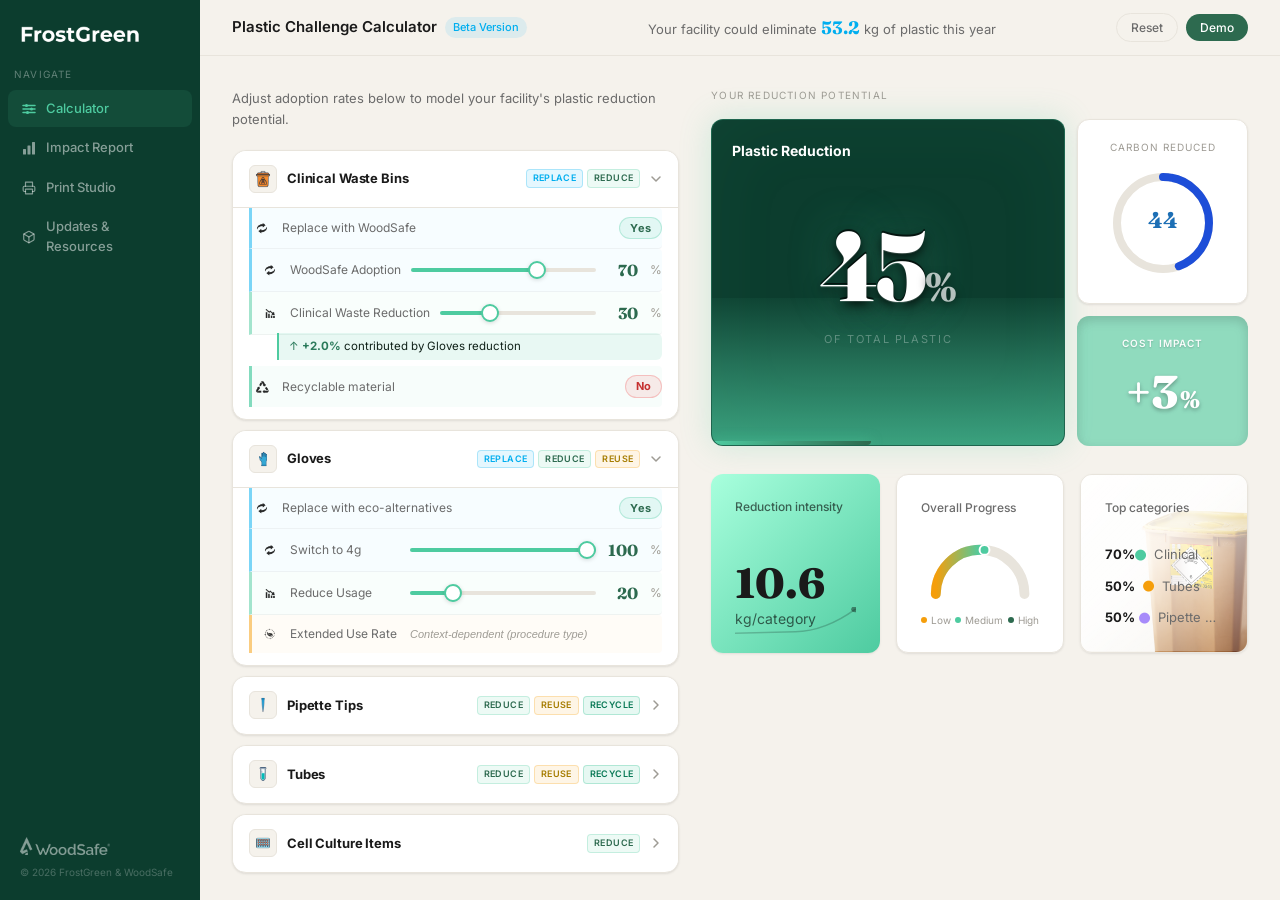
==== commit c3540216: "Add files via upload" ====
--- a/index.html
+++ b/index.html
@@ -107,9 +107,13 @@
                     <!-- Clinical Waste Bins -->
                     <div class="category-group">
                         <div class="category-group-header">
-                            <img src="Top categories-Icons/Hazardous Bin.png" alt="Clinical Waste Bins"
+                            <img src="Action Icons/Hazardous Waste Bins.png" alt="Clinical Waste Bins"
                                 class="cat-icon-sidebar">
                             <span class="label">Clinical Waste Bins</span>
+                            <span class="re-badges">
+                                <span class="re-badge re-replace">Replace</span>
+                                <span class="re-badge re-reduce">Reduce</span>
+                            </span>
                             <svg class="chevron" width="12" height="12" viewBox="0 0 12 12" fill="none"
                                 stroke="currentColor" stroke-width="1.5" stroke-linecap="round" stroke-linejoin="round"
                                 aria-hidden="true">
@@ -117,17 +121,36 @@
                             </svg>
                         </div>
                         <div class="sliders-body">
-                            <div class="slider-row">
-                                <label>Woodsafe Adoption</label>
-                                <input type="range" data-control="bins_large" data-default="70" min="0" max="100"
+                            <!-- Replace row (yes/no) -->
+                            <div class="yn-row action-row-replace">
+                                <img src="RE Icons/Replace.png" alt="Replace" class="re-icon">
+                                <span class="yn-label">Replace with WoodSafe</span>
+                                <span class="yn-badge yn-yes">Yes</span>
+                            </div>
+                            <div class="slider-row action-row-replace">
+                                <img src="RE Icons/Replace.png" alt="Replace" class="re-icon">
+                                <label>WoodSafe Adoption</label>
+                                <input type="range" data-control="bins_woodsafe" data-default="70" min="0" max="100"
                                     value="70">
                                 <span class="slider-value">70</span><span class="slider-unit">%</span>
                             </div>
-                            <div class="slider-row">
-                                <label>Risk Waste Volume</label>
-                                <input type="range" data-control="bins_small" data-default="90" min="0" max="100"
-                                    value="90">
-                                <span class="slider-value">90</span><span class="slider-unit">%</span>
+                            <div class="slider-row action-row-reduce">
+                                <img src="RE Icons/Reduce.png" alt="Reduce" class="re-icon">
+                                <label>Clinical Waste Reduction</label>
+                                <input type="range" data-control="bins_reduce" data-default="30" min="0" max="100"
+                                    value="30">
+                                <span class="slider-value">30</span><span class="slider-unit">%</span>
+                            </div>
+                            <div id="gloveBinHint"
+                                style="display:none; margin: -2px 0 6px 28px; padding: 5px 10px; background: rgba(78,203,160,0.13); border-left: 2px solid #4ECBA0; border-radius: 0 6px 6px 0; font-size: 11.5px; color: #0f2018; transition: opacity 0.3s ease;">
+                                <span style="color:#2a7a5a;">↑</span>&nbsp;<strong style="color:#2a7a5a;">+<span
+                                        id="gloveBinVal">0.0</span>%</strong>&nbsp;contributed by Gloves reduction
+                            </div>
+                            <!-- Recycle row (yes/no) -->
+                            <div class="yn-row action-row-recycle">
+                                <img src="RE Icons/Recycle.png" alt="Recycle" class="re-icon">
+                                <span class="yn-label">Recyclable material</span>
+                                <span class="yn-badge yn-no">No</span>
                             </div>
                         </div>
                     </div>
@@ -135,8 +158,13 @@
                     <!-- Gloves -->
                     <div class="category-group">
                         <div class="category-group-header">
-                            <img src="Top categories-Icons/Gloves.png" alt="Gloves" class="cat-icon-sidebar">
+                            <img src="Action Icons/Gloves.png" alt="Gloves" class="cat-icon-sidebar">
                             <span class="label">Gloves</span>
+                            <span class="re-badges">
+                                <span class="re-badge re-replace">Replace</span>
+                                <span class="re-badge re-reduce">Reduce</span>
+                                <span class="re-badge re-reuse">Reuse</span>
+                            </span>
                             <svg class="chevron" width="12" height="12" viewBox="0 0 12 12" fill="none"
                                 stroke="currentColor" stroke-width="1.5" stroke-linecap="round" stroke-linejoin="round"
                                 aria-hidden="true">
@@ -144,21 +172,44 @@
                             </svg>
                         </div>
                         <div class="sliders-body">
-                            <div class="slider-row">
-                                <label>Gloves</label>
-                                <input type="range" data-control="gloves" data-default="50" min="0" max="100"
-                                    value="50">
-                                <span class="slider-value">50</span><span class="slider-unit">%</span>
+                            <!-- Replace row (yes/no) -->
+                            <div class="yn-row action-row-replace">
+                                <img src="RE Icons/Replace.png" alt="Replace" class="re-icon">
+                                <span class="yn-label">Replace with eco-alternatives</span>
+                                <span class="yn-badge yn-yes">Yes</span>
+                            </div>
+                            <div class="slider-row action-row-replace">
+                                <img src="RE Icons/Replace.png" alt="Replace" class="re-icon">
+                                <label>Switch to 4g</label>
+                                <input type="range" data-control="gloves_replace" data-default="100" min="0" max="100"
+                                    value="100">
+                                <span class="slider-value">100</span><span class="slider-unit">%</span>
+                            </div>
+                            <div class="slider-row action-row-reduce">
+                                <img src="RE Icons/Reduce.png" alt="Reduce" class="re-icon">
+                                <label>Reduce Usage</label>
+                                <input type="range" data-control="gloves_reduce" data-default="20" min="0" max="100"
+                                    value="20">
+                                <span class="slider-value">20</span><span class="slider-unit">%</span>
+                            </div>
+                            <div class="slider-row action-row-reuse">
+                                <img src="RE Icons/Reuse.png" alt="Reuse" class="re-icon">
+                                <label>Extended Use Rate</label>
+                                <span class="yn-note">Context-dependent (procedure type)</span>
                             </div>
                         </div>
                     </div>
 
                     <!-- Pipette Tips -->
-                    <div class="category-group">
+                    <div class="category-group collapsed">
                         <div class="category-group-header">
-                            <img src="Top categories-Icons/Pipette tips.png" alt="Pipette Tips"
-                                class="cat-icon-sidebar">
+                            <img src="Action Icons/Pipette tips.png" alt="Pipette Tips" class="cat-icon-sidebar">
                             <span class="label">Pipette Tips</span>
+                            <span class="re-badges">
+                                <span class="re-badge re-reduce">Reduce</span>
+                                <span class="re-badge re-reuse">Reuse</span>
+                                <span class="re-badge re-recycle">Recycle</span>
+                            </span>
                             <svg class="chevron" width="12" height="12" viewBox="0 0 12 12" fill="none"
                                 stroke="currentColor" stroke-width="1.5" stroke-linecap="round" stroke-linejoin="round"
                                 aria-hidden="true">
@@ -166,32 +217,50 @@
                             </svg>
                         </div>
                         <div class="sliders-body">
-                            <div class="slider-row">
+                            <div class="slider-row action-row-reduce">
+                                <img src="RE Icons/Reduce.png" alt="Reduce" class="re-icon">
                                 <label>Large Tips</label>
                                 <input type="range" data-control="pipettes_large" data-default="50" min="0" max="100"
                                     value="50">
                                 <span class="slider-value">50</span><span class="slider-unit">%</span>
                             </div>
-                            <div class="slider-row">
+                            <div class="slider-row action-row-reduce">
+                                <img src="RE Icons/Reduce.png" alt="Reduce" class="re-icon">
                                 <label>Medium Tips</label>
                                 <input type="range" data-control="pipettes_medium" data-default="50" min="0" max="100"
                                     value="50">
                                 <span class="slider-value">50</span><span class="slider-unit">%</span>
                             </div>
-                            <div class="slider-row">
+                            <div class="slider-row action-row-reduce">
+                                <img src="RE Icons/Reduce.png" alt="Reduce" class="re-icon">
                                 <label>Small Tips</label>
                                 <input type="range" data-control="pipettes_small" data-default="50" min="0" max="100"
                                     value="50">
                                 <span class="slider-value">50</span><span class="slider-unit">%</span>
                             </div>
+                            <div class="yn-row action-row-reuse">
+                                <img src="RE Icons/Reuse.png" alt="Reuse" class="re-icon">
+                                <span class="yn-label">Autoclave-safe reusable tips</span>
+                                <span class="yn-badge yn-yes">Yes</span>
+                            </div>
+                            <div class="yn-row action-row-recycle">
+                                <img src="RE Icons/Recycle.png" alt="Recycle" class="re-icon">
+                                <span class="yn-label">Recyclable (non-hazardous)</span>
+                                <span class="yn-badge yn-yes">Yes</span>
+                            </div>
                         </div>
                     </div>
 
                     <!-- Tubes -->
-                    <div class="category-group">
+                    <div class="category-group collapsed">
                         <div class="category-group-header">
-                            <img src="Top categories-Icons/Tubes.png" alt="Tubes" class="cat-icon-sidebar">
+                            <img src="Action Icons/Tubes.png" alt="Tubes" class="cat-icon-sidebar">
                             <span class="label">Tubes</span>
+                            <span class="re-badges">
+                                <span class="re-badge re-reduce">Reduce</span>
+                                <span class="re-badge re-reuse">Reuse</span>
+                                <span class="re-badge re-recycle">Recycle</span>
+                            </span>
                             <svg class="chevron" width="12" height="12" viewBox="0 0 12 12" fill="none"
                                 stroke="currentColor" stroke-width="1.5" stroke-linecap="round" stroke-linejoin="round"
                                 aria-hidden="true">
@@ -199,27 +268,41 @@
                             </svg>
                         </div>
                         <div class="sliders-body">
-                            <div class="slider-row">
+                            <div class="slider-row action-row-reduce">
+                                <img src="RE Icons/Reduce.png" alt="Reduce" class="re-icon">
                                 <label>Large Tubes</label>
                                 <input type="range" data-control="tubes_large" data-default="50" min="0" max="100"
                                     value="50">
                                 <span class="slider-value">50</span><span class="slider-unit">%</span>
                             </div>
-                            <div class="slider-row">
+                            <div class="slider-row action-row-reduce">
+                                <img src="RE Icons/Reduce.png" alt="Reduce" class="re-icon">
                                 <label>Small Tubes</label>
                                 <input type="range" data-control="tubes_small" data-default="50" min="0" max="100"
                                     value="50">
                                 <span class="slider-value">50</span><span class="slider-unit">%</span>
                             </div>
+                            <div class="yn-row action-row-reuse">
+                                <img src="RE Icons/Reuse.png" alt="Reuse" class="re-icon">
+                                <span class="yn-label">Reusable glass alternatives</span>
+                                <span class="yn-badge yn-yes">Yes</span>
+                            </div>
+                            <div class="yn-row action-row-recycle">
+                                <img src="RE Icons/Recycle.png" alt="Recycle" class="re-icon">
+                                <span class="yn-label">Recyclable (non-hazardous)</span>
+                                <span class="yn-badge yn-yes">Yes</span>
+                            </div>
                         </div>
                     </div>
 
                     <!-- Cell Culture Items -->
-                    <div class="category-group">
+                    <div class="category-group collapsed">
                         <div class="category-group-header">
-                            <img src="Top categories-Icons/Cell Cultures.png" alt="Cell Culture Items"
-                                class="cat-icon-sidebar">
+                            <img src="Action Icons/Cell Culture.png" alt="Cell Culture Items" class="cat-icon-sidebar">
                             <span class="label">Cell Culture Items</span>
+                            <span class="re-badges">
+                                <span class="re-badge re-reduce">Reduce</span>
+                            </span>
                             <svg class="chevron" width="12" height="12" viewBox="0 0 12 12" fill="none"
                                 stroke="currentColor" stroke-width="1.5" stroke-linecap="round" stroke-linejoin="round"
                                 aria-hidden="true">
@@ -227,7 +310,8 @@
                             </svg>
                         </div>
                         <div class="sliders-body">
-                            <div class="slider-row">
+                            <div class="slider-row action-row-reduce">
+                                <img src="RE Icons/Reduce.png" alt="Reduce" class="re-icon">
                                 <label>Cell Culture Items</label>
                                 <input type="range" data-control="cell_culture" data-default="30" min="0" max="100"
                                     value="30">
@@ -343,32 +427,7 @@
                             </div>
                         </div>
 
-                        <!-- Cell D: Weight Reduced — col 1, row 3 -->
-                        <div class="bento-cell bento-weight reveal-section">
-                            <div class="bento-overline-sm">Weight Reduced</div>
-                            <div class="bento-metric">
-                                <span id="weightReduced" class="bento-number">0</span>
-                                <span class="bento-unit">kg</span>
-                            </div>
-                        </div>
-
-                        <!-- Cell E: Carbon Avoided — col 2, row 3 -->
-                        <div class="bento-cell bento-carbon-kg reveal-section">
-                            <div class="bento-overline-sm">Carbon Avoided</div>
-                            <div class="bento-metric">
-                                <span id="carbonAvoided" class="bento-number">0</span>
-                                <span class="bento-unit">kg CO&#x2082;e</span>
-                            </div>
-                        </div>
-
-                        <!-- Cell F: Cost Impact — col 3, row 3 -->
-                        <div class="bento-cell bento-cost-dollar reveal-section">
-                            <div class="bento-overline-sm">Cost Impact</div>
-                            <div class="bento-metric">
-                                <span id="costImpact" class="bento-number">$0</span>
-                            </div>
-                        </div>
-
+                        <!-- Cells D, E, F removed and moved to Impact Report per user request -->
                     </div><!-- /bento-grid -->
 
                     <!-- Stats Strip — Matching reference image design -->
@@ -465,15 +524,25 @@
                         <span class="stats-card-unit">kg</span>
                     </div>
                 </div>
-                <div class="stats-card stats-card-intensity">
-                    <span class="stats-card-label">Reduction intensity</span>
-                    <span id="impactStatsIntensity" class="stats-card-big-number">0.0</span>
-                    <span class="stats-card-unit">kg/category</span>
-                    <svg class="stats-mini-chart" viewBox="0 0 120 40" preserveAspectRatio="none">
-                        <path id="impactMiniChartPath" d="M0,35 Q30,30 60,20 T120,10" fill="none"
-                            stroke="var(--accent-mint)" stroke-width="2" stroke-linecap="round" />
-                        <circle id="impactMiniChartDot" cx="120" cy="10" r="4" fill="var(--accent-mint)" />
-                    </svg>
+                <!-- Wrapper to keep them in one grid column -->
+                <div style="display: flex; flex-direction: column; gap: 16px; height: 100%;">
+                    <div class="stats-card"
+                        style="min-height: auto; padding: 16px; flex: 1; align-items: center; justify-content: center; text-align: center;">
+                        <span class="stats-card-label" style="margin-bottom: 2px;">Weight Reduced</span>
+                        <div style="display: flex; align-items: baseline; gap: 4px;">
+                            <span id="weightReduced" class="stats-card-big-number" style="font-size: 28px;">0</span>
+                            <span class="stats-card-unit">kg</span>
+                        </div>
+                    </div>
+                    <div class="stats-card"
+                        style="min-height: auto; padding: 16px; flex: 1; align-items: center; justify-content: center; text-align: center;">
+                        <span class="stats-card-label" style="margin-bottom: 2px;">Carbon Avoided</span>
+                        <div style="display: flex; align-items: baseline; gap: 4px;">
+                            <span id="carbonAvoided" class="stats-card-big-number"
+                                style="font-size: 28px; color: var(--accent-carbon);">0</span>
+                            <span class="stats-card-unit">kg CO&#x2082;e</span>
+                        </div>
+                    </div>
                 </div>
                 <div class="stats-card stats-card-progress">
                     <span class="stats-card-label">Overall Progress</span>
@@ -636,22 +705,22 @@
                 <div class="impact-ring-wrap">
                     <svg width="120" height="120" viewBox="0 0 120 120">
                         <circle cx="60" cy="60" r="50" fill="none" stroke="var(--ring-track)" stroke-width="8" />
-                        <circle id="bar_culture_ring" cx="60" cy="60" r="50" fill="none" stroke="#F87171"
+                        <circle id="bar_cell_culture_ring" cx="60" cy="60" r="50" fill="none" stroke="#F87171"
                             stroke-width="8" stroke-linecap="round" transform="rotate(-90 60 60)"
                             style="stroke-dasharray:314.16;stroke-dashoffset:314.16;transition:stroke-dashoffset 600ms ease" />
-                        <text id="culture_ring_pct" x="60" y="60" text-anchor="middle" dominant-baseline="middle"
+                        <text id="cell_culture_ring_pct" x="60" y="60" text-anchor="middle" dominant-baseline="middle"
                             style="font-family:Fraunces,serif;font-size:21px;font-weight:800;fill:#F87171">0%</text>
                     </svg>
                 </div>
                 <div class="impact-card-right">
                     <div class="impact-card-info">
                         <h3>Cell Culture Items</h3>
-                        <p class="stat-line">Before: <span id="pre_culture">&#8212;</span> kg</p>
-                        <p class="stat-line">After: <span id="post_culture">&#8212;</span> kg</p>
-                        <span id="change_culture" class="change-badge">&#8212;</span>
+                        <p class="stat-line">Before: <span id="pre_cell_culture">&#8212;</span> kg</p>
+                        <p class="stat-line">After: <span id="post_cell_culture">&#8212;</span> kg</p>
+                        <span id="change_cell_culture" class="change-badge">&#8212;</span>
                     </div>
                     <div class="bar-track">
-                        <div id="bar_culture"
+                        <div id="bar_cell_culture"
                             style="height:4px;background:#F87171;border-radius:2px;transition:width 600ms ease;width:0%">
                         </div>
                     </div>
@@ -709,7 +778,7 @@
                 </div>
 
                 <!-- Print Card: Cost -->
-                <div class="print-card bento-cell selectable-card selected" id="printCardCost">
+                <div class="print-card bento-cell selectable-card selected" id="printCardCost" style="display: none;">
                     <div class="print-card-check no-print">
                         <svg width="16" height="16" viewBox="0 0 24 24" fill="none" stroke="currentColor"
                             stroke-width="3" stroke-linecap="round" stroke-linejoin="round">
@@ -845,6 +914,34 @@
                 <span class="stats-card-label" style="font-size: 14px;">Release Notes &amp; Development Roadmap</span>
                 <ul
                     style="margin-top: 16px; padding-left: 20px; color: var(--text-secondary); line-height: 1.8; font-size: 14px;">
+
+                    <li style="margin-bottom: 8px;"><strong>Phases 1–3 <span
+                                style="color: var(--accent-mint); font-weight: 600;">[COMPLETED]</span>: Core Logic
+                            &amp; Architecture</strong>
+                        <ul style="margin-top: 4px; padding-left: 20px;">
+                            <li><strong>calculator.js:</strong> Complete rewrite</li>
+                            <li><strong>controls.js:</strong> Targeted fixes</li>
+                            <li><strong>index.html:</strong> Slider renames, ID renames, monkey-patch fixes</li>
+                            <li><strong>Additional:</strong> Gloves→Bins dependency, WoodSafe icon fix, hint badge,
+                                toast notification, text color fix</li>
+                        </ul>
+                    </li>
+
+                    <li style="margin-bottom: 12px;"><strong>Phases 4–5 <span
+                                style="color: var(--accent-mint); font-weight: 600;">[COMPLETED]</span>: Visual Polish
+                            &amp; UI Refinement</strong>
+                        <ul style="margin-top: 4px; padding-left: 20px;">
+                            <li><strong>Design System:</strong> Redesigned slider categories into standalone bento
+                                cards; implemented color-coded left-bar action accents (cyan, mint, amber, emerald).
+                            </li>
+                            <li><strong>Layout Restructuring:</strong> Integrated new <code>/Action Icons/</code> suite;
+                                decluttered Calculator grid; enhanced Impact Report with vertically-stacked micro-cards
+                                for Weight and Carbon.</li>
+                            <li><strong>Metric Scoping:</strong> Globally suspended absolute Cost Impact (USD) displays
+                                pending formula calibration.</li>
+                        </ul>
+                    </li>
+
                     <li><strong>Application Status:</strong> The platform is currently in active beta development. Core
                         calculation algorithms are deployed; interface refinement is actively ongoing.</li>
                     <li><strong>Model Calibration:</strong> Categorical variables and background algorithmic weights are
@@ -871,8 +968,23 @@
 
     </main>
 
-    <!-- Required by controls.js — hidden -->
-    <span id="stakeholderBadge" style="display:none" aria-hidden="true"></span>
+    <!-- Gloves → Bins dependency toast (Part 2.4) -->
+    <div id="calcToast"
+        style="display:none; position:fixed; bottom:28px; right:28px; z-index:9999; max-width:300px; background:#0d1a15; border:1.5px solid #4ECBA0; border-radius:14px; padding:14px 18px; box-shadow:0 8px 32px rgba(0,0,0,0.5); opacity:0; transform:translateY(12px); transition:opacity 0.35s ease, transform 0.35s ease;">
+        <div style="display:flex; align-items:flex-start; gap:10px;">
+            <span style="font-size:16px; flex-shrink:0; line-height:1.4;">🔗</span>
+            <div style="flex:1;">
+                <div
+                    style="font-size:11px; font-weight:700; color:#4ECBA0; margin-bottom:5px; letter-spacing:0.08em; text-transform:uppercase;">
+                    Gloves → Bins Connection</div>
+                <div id="calcToastBody" style="font-size:12px; color:rgba(255,255,255,0.65); line-height:1.55;"></div>
+            </div>
+            <button onclick="closeCalcToast()"
+                style="background:none; border:none; cursor:pointer; color:rgba(255,255,255,0.35); font-size:20px; flex-shrink:0; padding:0 0 0 4px; line-height:1; transition:color 0.2s;"
+                onmouseover="this.style.color='rgba(255,255,255,0.8)'"
+                onmouseout="this.style.color='rgba(255,255,255,0.35)'">&times;</button>
+        </div>
+    </div>
 
     <script src="calculator.js"></script>
     <script src="gauges.js"></script>
@@ -943,7 +1055,7 @@
                     gloves: { ring: 'bar_gloves_ring', text: 'gloves_ring_pct' },
                     pipettes: { ring: 'bar_pipettes_ring', text: 'pipettes_ring_pct' },
                     tubes: { ring: 'bar_tubes_ring', text: 'tubes_ring_pct' },
-                    cell_culture: { ring: 'bar_culture_ring', text: 'culture_ring_pct' }
+                    cell_culture: { ring: 'bar_cell_culture_ring', text: 'cell_culture_ring_pct' }
                 };
 
                 Object.keys(ringMap).forEach(function (key) {
@@ -1028,7 +1140,7 @@
                     gloves: 'Top categories-Icons/Gloves.png',
                     pipettes: 'Top categories-Icons/Pipette tips.png',
                     tubes: 'Top categories-Icons/Tubes.png',
-                    culture: 'Top categories-Icons/Cell Cultures.png'
+                    cell_culture: 'Top categories-Icons/Cell Cultures.png'
                 };
                 var bgUrl = top1Key ? topCatUrls[top1Key] : null;
                 var catCards = document.querySelectorAll('.stats-card-categories');
@@ -1103,16 +1215,16 @@
                 if (elPrint2) elPrint2.textContent = results.totals.carbon_avoided.toFixed(1);
 
                 var elPrint3 = document.getElementById('printCostImpact');
-                if (elPrint3) elPrint3.textContent = '$' + results.totals.cost_impact.toFixed(0);
+                if (elPrint3) elPrint3.textContent = results.totals.cost_reduction_percent.toFixed(1) + '%';
 
                 // Print Studio: Session Strategy Pills
                 // Aggregate multi-slider categories to a single representative % per pill.
-                var binsAvg = Math.round((calculator.getInput('bins_large') + calculator.getInput('bins_small')) / 2);
+                var binsAvg = Math.round((calculator.getInput('bins_woodsafe') + calculator.getInput('bins_reduce')) / 2);
                 var pipettesAvg = Math.round((calculator.getInput('pipettes_large') + calculator.getInput('pipettes_medium') + calculator.getInput('pipettes_small')) / 3);
                 var tubesAvg = Math.round((calculator.getInput('tubes_large') + calculator.getInput('tubes_small')) / 2);
                 var strategyPills = {
                     printInputBins: binsAvg + '%',
-                    printInputGloves: calculator.getInput('gloves') + '%',
+                    printInputGloves: calculator.getInput('gloves_reduce') + '%',
                     printInputPipettes: pipettesAvg + '%',
                     printInputTubes: tubesAvg + '%',
                     printInputCulture: calculator.getInput('cell_culture') + '%'
@@ -1144,10 +1256,67 @@
                     }
                 });
 
+                // Update glove-bin contribution hint badge (Part 2.4)
+                var contribPct = results.totals.glove_bin_contribution_pct || 0;
+                var hintEl = document.getElementById('gloveBinHint');
+                var hintVal = document.getElementById('gloveBinVal');
+                if (hintEl && hintVal) {
+                    hintVal.textContent = contribPct.toFixed(1);
+                    hintEl.style.display = contribPct > 0.01 ? 'block' : 'none';
+                }
+
             };
 
             // Fire once after patching so rings and top-bar reflect loaded state
             window.updateDashboard();
+
+            // ── Toast notification helpers (Part 2.4) ──────────────────
+            var _calcToastTimer = null;
+            function showCalcToast(msg) {
+                var t = document.getElementById('calcToast');
+                var b = document.getElementById('calcToastBody');
+                if (!t || !b) return;
+                b.textContent = msg;
+                t.style.display = 'block';
+                requestAnimationFrame(function () {
+                    t.style.opacity = '1';
+                    t.style.transform = 'translateY(0)';
+                });
+                clearTimeout(_calcToastTimer);
+                _calcToastTimer = setTimeout(function () { window.closeCalcToast(); }, 6000);
+            }
+            window.closeCalcToast = function () {
+                var t = document.getElementById('calcToast');
+                if (!t) return;
+                t.style.opacity = '0';
+                t.style.transform = 'translateY(12px)';
+                setTimeout(function () { t.style.display = 'none'; }, 400);
+            };
+
+            // ── Gloves → Bins dependency listener (Part 2.4) ──────────
+            var _gloveReduceInput = document.querySelector('input[data-control="gloves_reduce"]');
+            if (_gloveReduceInput) {
+                _gloveReduceInput.addEventListener('change', function () {
+                    var glovePct = parseInt(this.value);
+                    var contrib = (calculator.calculate().totals.glove_bin_contribution_pct || 0).toFixed(1);
+                    if (glovePct > 0) {
+                        showCalcToast(
+                            'Reducing glove usage by ' + glovePct + '% contributes an additional +' + contrib +
+                            '% reduction to Clinical Waste Bins — gloves account for ~10% of clinical waste bin volume.'
+                        );
+                    }
+                    // Flash the Clinical Waste Reduction row to show the linked effect
+                    var binInput = document.querySelector('input[data-control="bins_reduce"]');
+                    if (binInput) {
+                        var row = binInput.closest('.slider-row');
+                        if (row) {
+                            row.style.transition = 'background-color 0.2s ease';
+                            row.style.backgroundColor = 'rgba(78,203,160,0.12)';
+                            setTimeout(function () { row.style.backgroundColor = ''; }, 900);
+                        }
+                    }
+                });
+            }
 
             // ── Print Studio Logic ──────────────────────────────────────
             var printCards = document.querySelectorAll('.selectable-card');
--- a/style.css
+++ b/style.css
@@ -259,78 +259,233 @@
 .sliders-intro {
     font-size: 13px;
     color: var(--text-secondary);
-    margin-bottom: 24px;
+    margin-bottom: 20px;
     line-height: 1.6;
 }
 
+/* ── Category group — bento card ───────────────────────────── */
 .category-group {
-    border-bottom: 1px solid var(--border);
-}
-
-.category-group:first-child {
-    border-top: 1px solid var(--border);
+    background: var(--surface);
+    border: 1px solid var(--border);
+    border-radius: 14px;
+    box-shadow: var(--shadow-card);
+    margin-bottom: 10px;
+    overflow: hidden;
+    transition: box-shadow 200ms ease;
+}
+
+.category-group:hover {
+    box-shadow: 0 4px 16px rgba(0, 0, 0, 0.09);
 }
 
 .category-group-header {
     display: flex;
     align-items: center;
-    gap: 8px;
-    padding: 14px 0 10px;
+    gap: 10px;
+    padding: 14px 16px;
     cursor: pointer;
     user-select: none;
+    background: var(--surface);
+    transition: background 150ms ease;
+}
+
+.category-group-header:hover {
+    background: rgba(0, 0, 0, 0.02);
 }
 
 .category-group-header .label {
     flex: 1;
+    font-size: 13px;
+    font-weight: 700;
+    color: var(--text-primary);
+    letter-spacing: -0.01em;
+}
+
+.cat-icon-sidebar {
+    width: 28px;
+    height: 28px;
+    object-fit: contain;
+    flex-shrink: 0;
+    border-radius: 6px;
+    padding: 2px;
+    background: var(--page-bg);
+    border: 1px solid var(--border);
+}
+
+.chevron {
+    flex-shrink: 0;
+    color: var(--text-muted);
+    transition: transform 200ms ease;
+}
+
+.category-group.collapsed .chevron {
+    transform: rotate(-90deg);
+}
+
+.sliders-body {
+    overflow: hidden;
+    max-height: 500px;
+    transition: max-height 350ms cubic-bezier(0.4, 0, 0.2, 1);
+    padding: 0 16px 12px;
+    border-top: 1px solid var(--border);
+}
+
+.category-group.collapsed .sliders-body {
+    max-height: 0;
+    padding-bottom: 0;
+    border-top-color: transparent;
+}
+
+/* ── Action rows inside bento cards ────────────────────────── */
+.slider-row {
+    display: flex;
+    align-items: center;
+    gap: 10px;
+    padding: 9px 0;
+    border-bottom: 1px solid rgba(0, 0, 0, 0.045);
+}
+
+.slider-row:last-child {
+    border-bottom: none;
+}
+
+.slider-row.disabled {
+    opacity: 0.35;
+    pointer-events: none;
+}
+
+.slider-row label {
     font-size: 12px;
-    font-weight: 600;
-    color: var(--text-primary);
-}
-
-.cat-icon-sidebar {
+    color: var(--text-secondary);
+    min-width: 110px;
+    flex-shrink: 0;
+}
+
+/* ── RE Icons (small, inline with rows) ────────────────────── */
+.re-icon {
     width: 20px;
     height: 20px;
     object-fit: contain;
     flex-shrink: 0;
-}
-
-.chevron {
+    opacity: 0.85;
+}
+
+/* ── 4R Badges on category headers ─────────────────────────── */
+.re-badges {
+    display: flex;
+    gap: 4px;
     flex-shrink: 0;
+}
+
+.re-badge {
+    font-size: 9px;
+    font-weight: 600;
+    letter-spacing: 0.04em;
+    text-transform: uppercase;
+    border-radius: 4px;
+    padding: 2px 6px;
+    border: 1px solid transparent;
+    line-height: 1.4;
+}
+
+.re-replace {
+    background: rgba(0, 174, 239, 0.1);
+    color: var(--accent-cyan);
+    border-color: rgba(0, 174, 239, 0.25);
+}
+
+.re-reduce {
+    background: rgba(78, 203, 160, 0.1);
+    color: var(--accent-green);
+    border-color: rgba(78, 203, 160, 0.25);
+}
+
+.re-reuse {
+    background: rgba(245, 158, 11, 0.1);
+    color: #A67C00;
+    border-color: rgba(245, 158, 11, 0.25);
+}
+
+.re-recycle {
+    background: rgba(16, 185, 129, 0.1);
+    color: #0A7A57;
+    border-color: rgba(16, 185, 129, 0.25);
+}
+
+/* ── Color-coded action row accents (left pill bar) ─────────── */
+.action-row-replace {
+    padding-left: 8px;
+    border-left: 3px solid rgba(0, 174, 239, 0.5);
+    border-radius: 0 4px 4px 0;
+    background: rgba(0, 174, 239, 0.03);
+}
+
+.action-row-reduce {
+    padding-left: 8px;
+    border-left: 3px solid rgba(78, 203, 160, 0.5);
+    border-radius: 0 4px 4px 0;
+    background: rgba(78, 203, 160, 0.03);
+}
+
+.action-row-reuse {
+    padding-left: 8px;
+    border-left: 3px solid rgba(245, 158, 11, 0.5);
+    border-radius: 0 4px 4px 0;
+    background: rgba(245, 158, 11, 0.03);
+}
+
+.action-row-recycle {
+    padding-left: 8px;
+    border-left: 3px solid rgba(16, 185, 129, 0.5);
+    border-radius: 0 4px 4px 0;
+    background: rgba(16, 185, 129, 0.03);
+}
+
+/* ── Yes/No indicator rows ──────────────────────────────────── */
+.yn-row {
+    display: flex;
+    align-items: center;
+    gap: 10px;
+    padding: 9px 0;
+    border-bottom: 1px solid rgba(0, 0, 0, 0.045);
+}
+
+.yn-row:last-child {
+    border-bottom: none;
+}
+
+.yn-label {
+    flex: 1;
+    font-size: 12px;
+    color: var(--text-secondary);
+}
+
+.yn-badge {
+    font-size: 11px;
+    font-weight: 700;
+    border-radius: 999px;
+    padding: 2px 10px;
+    flex-shrink: 0;
+    letter-spacing: 0.03em;
+}
+
+.yn-yes {
+    background: rgba(78, 203, 160, 0.12);
+    color: var(--accent-green);
+    border: 1px solid rgba(78, 203, 160, 0.3);
+}
+
+.yn-no {
+    background: rgba(239, 68, 68, 0.1);
+    color: #C53030;
+    border: 1px solid rgba(239, 68, 68, 0.25);
+}
+
+.yn-note {
+    font-size: 11px;
     color: var(--text-muted);
-    transition: transform 200ms ease;
-}
-
-.category-group.collapsed .chevron {
-    transform: rotate(-90deg);
-}
-
-.sliders-body {
-    overflow: hidden;
-    max-height: 400px;
-    transition: max-height 300ms ease;
-}
-
-.category-group.collapsed .sliders-body {
-    max-height: 0;
-}
-
-.slider-row {
-    display: flex;
-    align-items: center;
-    gap: 12px;
-    padding: 10px 0;
-}
-
-.slider-row.disabled {
-    opacity: 0.35;
-    pointer-events: none;
-}
-
-.slider-row label {
-    font-size: 13px;
-    color: var(--text-secondary);
-    min-width: 130px;
-    flex-shrink: 0;
+    font-style: italic;
+    flex: 1;
 }
 
 .slider-value {
@@ -698,10 +853,13 @@
     display: flex;
     flex-direction: column;
     gap: 12px;
-    margin-top: 16px; /* Moved up closer to title instead of margin-top: auto */
-    margin-bottom: auto; /* Push any remaining space to the bottom */
+    margin-top: 16px;
+    /* Moved up closer to title instead of margin-top: auto */
+    margin-bottom: auto;
+    /* Push any remaining space to the bottom */
     position: relative;
-    z-index: 2; /* Keep above background */
+    z-index: 2;
+    /* Keep above background */
 }
 
 .stats-cat-row {
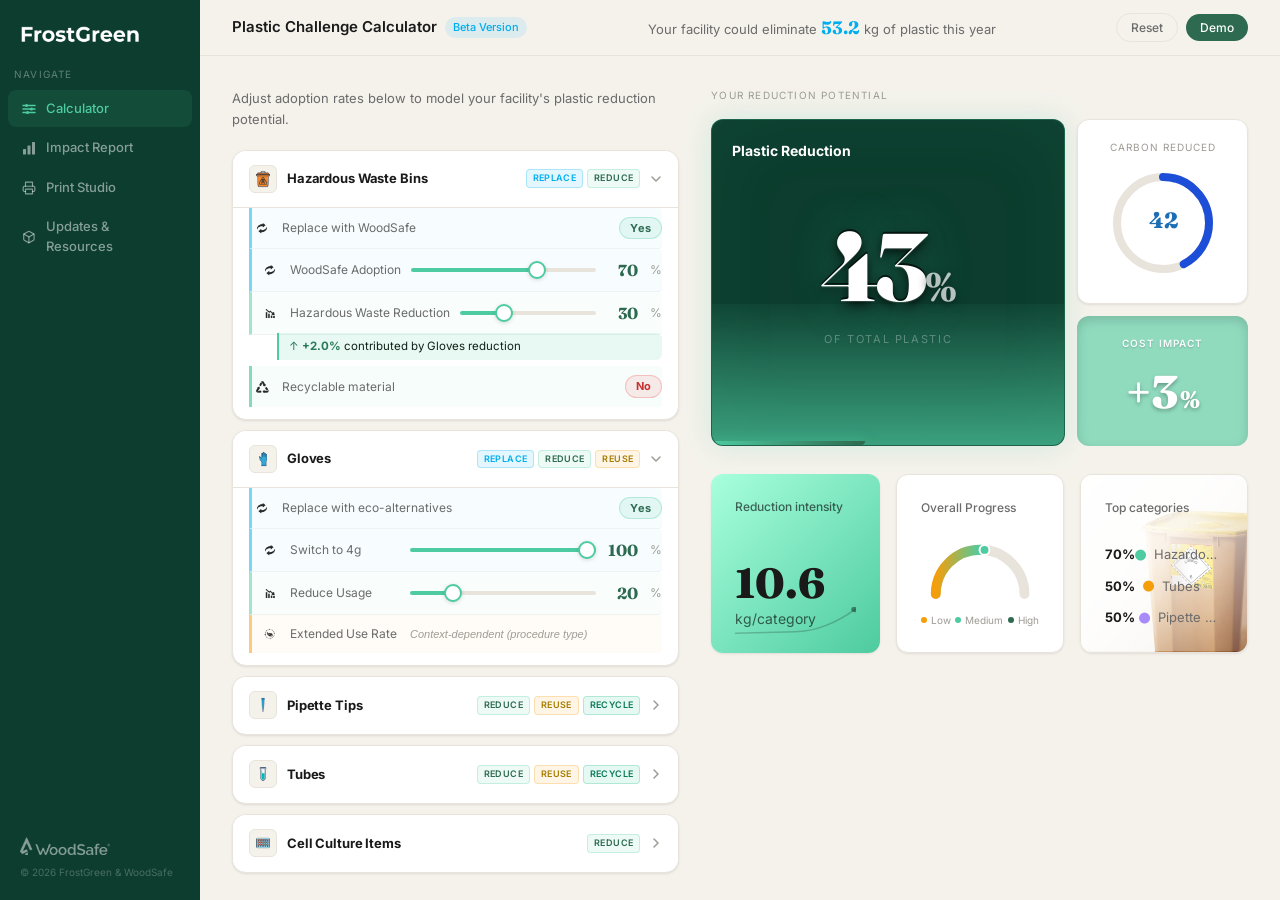
==== commit 01cc1271: "Update index.html" ====
--- a/index.html
+++ b/index.html
@@ -104,12 +104,12 @@
                     <p class="sliders-intro">Adjust adoption rates below to model your facility's plastic reduction
                         potential.</p>
 
-                    <!-- Clinical Waste Bins -->
+                    <!-- Hazardous Waste Bins -->
                     <div class="category-group">
                         <div class="category-group-header">
-                            <img src="Action Icons/Hazardous Waste Bins.png" alt="Clinical Waste Bins"
+                            <img src="Action Icons/Hazardous Waste Bins.png" alt="Hazardous Waste Bins"
                                 class="cat-icon-sidebar">
-                            <span class="label">Clinical Waste Bins</span>
+                            <span class="label">Hazardous Waste Bins</span>
                             <span class="re-badges">
                                 <span class="re-badge re-replace">Replace</span>
                                 <span class="re-badge re-reduce">Reduce</span>
@@ -136,7 +136,7 @@
                             </div>
                             <div class="slider-row action-row-reduce">
                                 <img src="RE Icons/Reduce.png" alt="Reduce" class="re-icon">
-                                <label>Clinical Waste Reduction</label>
+                                <label>Hazardous Waste Reduction</label>
                                 <input type="range" data-control="bins_reduce" data-default="30" min="0" max="100"
                                     value="30">
                                 <span class="slider-value">30</span><span class="slider-unit">%</span>
@@ -510,7 +510,7 @@
                 <p class="impact-body">The categories below show where WoodSafe products deliver the greatest impact for
                     your facility.</p>
                 <p class="impact-top-cat">Highest impact category:
-                    <span id="topCategoryName" class="mint-pill">Clinical Waste Bins</span>
+                    <span id="topCategoryName" class="mint-pill">Hazardous Waste Bins</span>
                 </p>
             </div>
 
@@ -606,7 +606,7 @@
                 </div>
                 <div class="impact-card-right">
                     <div class="impact-card-info">
-                        <h3>Clinical Waste Bins</h3>
+                        <h3>Hazardous Waste Bins</h3>
                         <p class="stat-line">Before: <span id="pre_bins">&#8212;</span> kg</p>
                         <p class="stat-line">After: <span id="post_bins">&#8212;</span> kg</p>
                         <span id="change_bins" class="change-badge">&#8212;</span>
@@ -754,7 +754,7 @@
                     </div>
                     <div class="print-encouragement">
                         <strong>Exceptional progress!</strong> Diverting this volume of plastic significantly curtails
-                        fossil fuel demand and removes critical mass from your clinical waste stream.
+                        fossil fuel demand and removes critical mass from your hazardous waste stream.
                     </div>
                 </div>
 
@@ -828,7 +828,7 @@
                     </div>
                     <div class="print-encouragement">
                         <strong>Actionable parameters.</strong> This framework projects outcomes based on the targeted
-                        intervention rates logged during this session across facility clinical streams.
+                        intervention rates logged during this session across facility hazardous streams.
                     </div>
                 </div>
 
@@ -1027,7 +1027,7 @@
                 // Update highest-impact category badge
                 var cats = results.categories;
                 var names = {
-                    bins: 'Clinical Waste Bins',
+                    bins: 'Hazardous Waste Bins',
                     gloves: 'Gloves',
                     pipettes: 'Pipette Tips',
                     tubes: 'Tubes',
@@ -1302,10 +1302,10 @@
                     if (glovePct > 0) {
                         showCalcToast(
                             'Reducing glove usage by ' + glovePct + '% contributes an additional +' + contrib +
-                            '% reduction to Clinical Waste Bins — gloves account for ~10% of clinical waste bin volume.'
+                            '% reduction to Hazardous Waste Bins — gloves account for ~10% of hazardous waste bin volume.'
                         );
                     }
-                    // Flash the Clinical Waste Reduction row to show the linked effect
+                    // Flash the Hazardous Waste Reduction row to show the linked effect
                     var binInput = document.querySelector('input[data-control="bins_reduce"]');
                     if (binInput) {
                         var row = binInput.closest('.slider-row');
@@ -1343,4 +1343,4 @@
     </script>
 </body>
 
-</html>+</html>
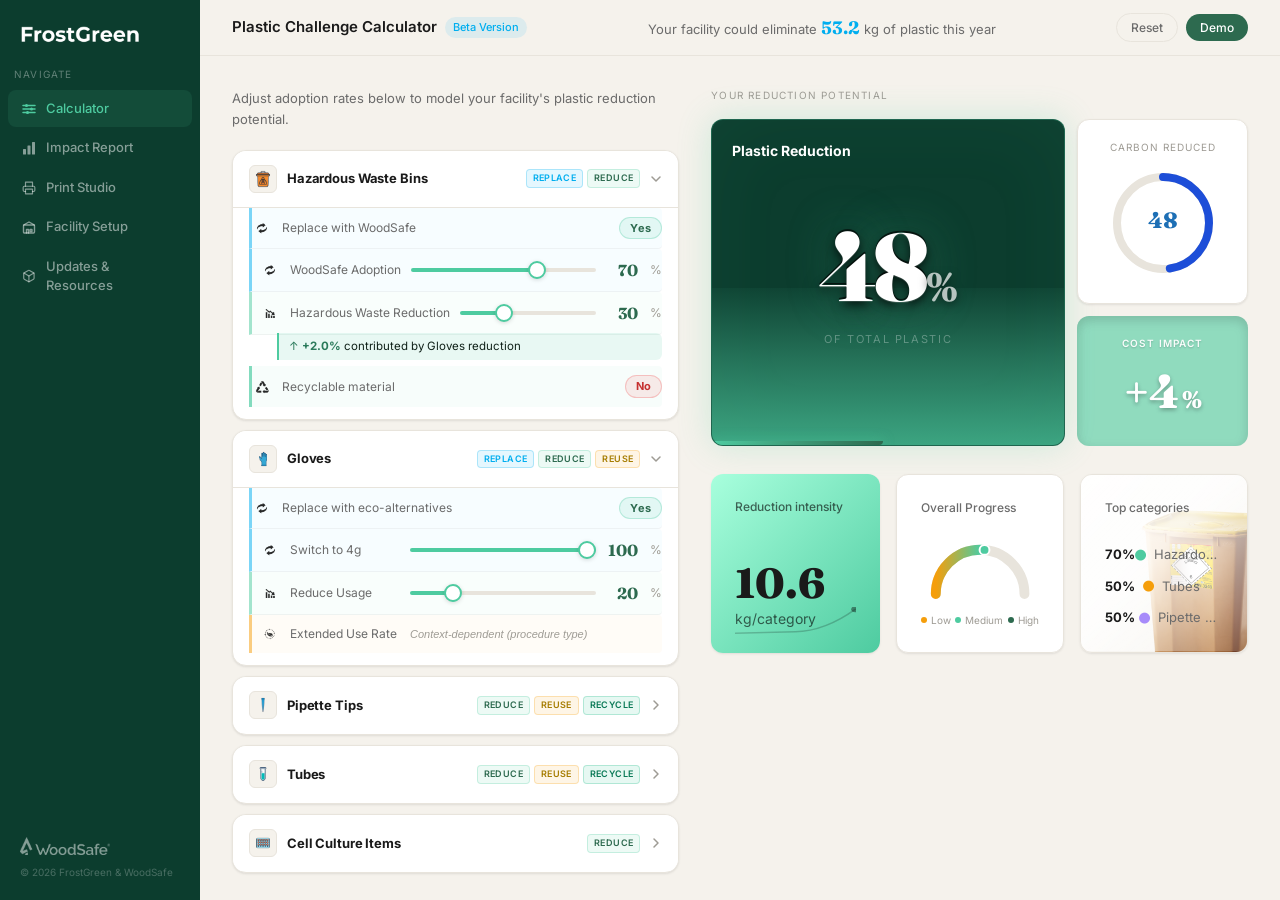
==== commit 310795d6: "Update index.html" ====
--- a/index.html
+++ b/index.html
@@ -55,6 +55,16 @@
                     <rect x="6" y="14" width="12" height="8"></rect>
                 </svg>
                 <span class="nav-label">Print Studio</span>
+            </a>
+            <a class="nav-item" data-page-target="setup" role="button" tabindex="0">
+                <svg width="14" height="14" viewBox="0 0 14 14" fill="none" stroke="currentColor" stroke-width="1.4"
+                    stroke-linecap="round" stroke-linejoin="round" aria-hidden="true">
+                    <rect x="1.5" y="5" width="11" height="8" rx="1" />
+                    <path d="M4.5 13V9.5h2V13" />
+                    <rect x="8" y="9.5" width="2" height="2" rx="0.3" />
+                    <path d="M1.5 5L7 2l5.5 3" />
+                </svg>
+                <span class="nav-label">Facility Setup</span>
             </a>
             <a class="nav-item" data-page-target="updates" role="button" tabindex="0">
                 <svg width="14" height="14" viewBox="0 0 24 24" fill="none" stroke="currentColor" stroke-width="2"
@@ -966,6 +976,330 @@
             </div>
         </div><!-- /page-updates -->
 
+        <!-- ──────────── PAGE 5: FACILITY SETUP ──────────── -->
+        <div id="page-setup" data-page="setup" style="display:none;opacity:0">
+
+            <div class="impact-callout" style="margin-bottom: 24px;">
+                <p class="impact-heading">Facility Configuration</p>
+                <p class="impact-body">Calibrate the simulator to your facility's real baseline. Enter your annual
+                    inventory, procurement volumes, and economic parameters. Changes here are exploratory and do not yet
+                    affect the calculator engine.</p>
+            </div>
+
+            <div class="setup-bento-grid">
+
+                <!-- ── Card 1: Waste Bin Inventory (wide) ── -->
+                <div class="bento-cell setup-card-wide">
+                    <div class="setup-card-header">
+                        <div>
+                            <div class="setup-card-overline">Waste Bin Inventory</div>
+                            <div class="setup-card-title">Annual Hazardous Waste Bin Consumption</div>
+                        </div>
+                        <button class="btn-load-defaults" data-defaults-target="bins">Load Uppsala Defaults</button>
+                    </div>
+
+                    <div class="setup-input-row">
+                        <div>
+                            <div class="setup-input-label">50L Industrial Bin</div>
+                            <div class="setup-input-sub">Reference weight: 2.055 kg/unit</div>
+                        </div>
+                        <input type="number" class="setup-number-input" id="fc-bins-L50" value="8" min="0" step="1">
+                        <span class="setup-input-unit">units/yr</span>
+                    </div>
+                    <div class="setup-input-row">
+                        <div>
+                            <div class="setup-input-label">25L Standard Bin</div>
+                            <div class="setup-input-sub">Reference weight: 1.325 kg/unit</div>
+                        </div>
+                        <input type="number" class="setup-number-input" id="fc-bins-L25" value="6" min="0" step="1">
+                        <span class="setup-input-unit">units/yr</span>
+                    </div>
+                    <div class="setup-input-row">
+                        <div>
+                            <div class="setup-input-label">12L Medium Bin</div>
+                            <div class="setup-input-sub">Reference weight: 0.650 kg/unit</div>
+                        </div>
+                        <input type="number" class="setup-number-input" id="fc-bins-L12" value="4" min="0" step="1">
+                        <span class="setup-input-unit">units/yr</span>
+                    </div>
+                    <div class="setup-input-row">
+                        <div>
+                            <div class="setup-input-label">6L Small Bin</div>
+                            <div class="setup-input-sub">Reference weight: 0.350 kg/unit</div>
+                        </div>
+                        <input type="number" class="setup-number-input" id="fc-bins-L6" value="4" min="0" step="1">
+                        <span class="setup-input-unit">units/yr</span>
+                    </div>
+                    <div class="setup-input-row">
+                        <div>
+                            <div class="setup-input-label">3L Micro Bin</div>
+                            <div class="setup-input-sub">Reference weight: 0.220 kg/unit</div>
+                        </div>
+                        <input type="number" class="setup-number-input" id="fc-bins-L3" value="3" min="0" step="1">
+                        <span class="setup-input-unit">units/yr</span>
+                    </div>
+                    <div class="setup-input-row">
+                        <div>
+                            <div class="setup-input-label">2L Nano Bin</div>
+                            <div class="setup-input-sub">Reference weight: 0.180 kg/unit</div>
+                        </div>
+                        <input type="number" class="setup-number-input" id="fc-bins-L2" value="2" min="0" step="1">
+                        <span class="setup-input-unit">units/yr</span>
+                    </div>
+
+                    <div class="setup-subtotal-row">
+                        <span class="setup-subtotal-label">Estimated annual plastic mass</span>
+                        <span class="setup-subtotal-value" id="fc-bins-total"
+                            style="color: var(--accent-mint);">31.0</span>
+                        <span class="setup-subtotal-unit">kg</span>
+                    </div>
+                </div>
+
+                <!-- ── Card 2: Glove Procurement ── -->
+                <div class="bento-cell">
+                    <div class="setup-card-header">
+                        <div>
+                            <div class="setup-card-overline">Glove Procurement</div>
+                            <div class="setup-card-title">Annual Volume &amp; Material</div>
+                        </div>
+                        <button class="btn-load-defaults" data-defaults-target="gloves">Defaults</button>
+                    </div>
+
+                    <div class="setup-input-row">
+                        <div>
+                            <div class="setup-input-label">Annual Unit Consumption</div>
+                            <div class="setup-input-sub">Individual gloves per year</div>
+                        </div>
+                        <input type="number" class="setup-number-input" id="fc-gloves-units" value="4334" min="0"
+                            step="100">
+                        <span class="setup-input-unit">units</span>
+                    </div>
+                    <div class="setup-input-row">
+                        <div>
+                            <div class="setup-input-label">Weight per Glove</div>
+                            <div class="setup-input-sub">Single-use standard</div>
+                        </div>
+                        <input type="number" class="setup-number-input" id="fc-gloves-weight" value="6" min="1" max="20"
+                            step="0.5">
+                        <span class="setup-input-unit">g/unit</span>
+                    </div>
+
+                    <div style="margin-top: 14px;">
+                        <div class="setup-input-label" style="margin-bottom: 8px;">Material Classification</div>
+                        <div class="setup-material-toggle">
+                            <button class="setup-toggle-btn active" data-material="vinyl">Vinyl</button>
+                            <button class="setup-toggle-btn" data-material="nitrile">Nitrile</button>
+                            <button class="setup-toggle-btn" data-material="latex">Latex</button>
+                        </div>
+                    </div>
+
+                    <div class="setup-subtotal-row" style="margin-top: 20px;">
+                        <span class="setup-subtotal-label">Est. annual plastic mass</span>
+                        <span class="setup-subtotal-value" id="fc-gloves-total"
+                            style="color: var(--accent-cyan);">26.0</span>
+                        <span class="setup-subtotal-unit">kg</span>
+                    </div>
+                </div>
+
+                <!-- ── Card 3: Lab Consumables (wide) ── -->
+                <div class="bento-cell setup-card-wide">
+                    <div class="setup-card-header">
+                        <div>
+                            <div class="setup-card-overline">Lab Consumables</div>
+                            <div class="setup-card-title">Annual Plastic Mass by Consumable Category</div>
+                        </div>
+                        <button class="btn-load-defaults" data-defaults-target="consumables">Load Uppsala
+                            Defaults</button>
+                    </div>
+
+                    <span class="setup-subsection-label" style="color: #A78BFA;">Pipette Tips</span>
+                    <div class="setup-input-row">
+                        <div>
+                            <div class="setup-input-label">Large Tips (1000 µL)</div>
+                        </div>
+                        <input type="number" class="setup-number-input" id="fc-pip-large" value="11.74" min="0"
+                            step="0.1">
+                        <span class="setup-input-unit">kg/yr</span>
+                    </div>
+                    <div class="setup-input-row">
+                        <div>
+                            <div class="setup-input-label">Medium Tips (200 µL)</div>
+                        </div>
+                        <input type="number" class="setup-number-input" id="fc-pip-medium" value="7.82" min="0"
+                            step="0.1">
+                        <span class="setup-input-unit">kg/yr</span>
+                    </div>
+                    <div class="setup-input-row">
+                        <div>
+                            <div class="setup-input-label">Small Tips (10 µL)</div>
+                        </div>
+                        <input type="number" class="setup-number-input" id="fc-pip-small" value="0.44" min="0"
+                            step="0.01">
+                        <span class="setup-input-unit">kg/yr</span>
+                    </div>
+
+                    <span class="setup-subsection-label" style="color: #F59E0B; margin-top: 14px;">Tubes</span>
+                    <div class="setup-input-row">
+                        <div>
+                            <div class="setup-input-label">Large Tubes (50 mL Falcon)</div>
+                        </div>
+                        <input type="number" class="setup-number-input" id="fc-tubes-large" value="10.15" min="0"
+                            step="0.1">
+                        <span class="setup-input-unit">kg/yr</span>
+                    </div>
+                    <div class="setup-input-row">
+                        <div>
+                            <div class="setup-input-label">Small Tubes (15 mL)</div>
+                        </div>
+                        <input type="number" class="setup-number-input" id="fc-tubes-small" value="1.85" min="0"
+                            step="0.1">
+                        <span class="setup-input-unit">kg/yr</span>
+                    </div>
+
+                    <span class="setup-subsection-label" style="color: #F87171; margin-top: 14px;">Cell Culture</span>
+                    <div class="setup-input-row">
+                        <div>
+                            <div class="setup-input-label">Cell Culture Items</div>
+                            <div class="setup-input-sub">Flasks, dishes, multi-well plates combined</div>
+                        </div>
+                        <input type="number" class="setup-number-input" id="fc-cell-culture" value="11.0" min="0"
+                            step="0.1">
+                        <span class="setup-input-unit">kg/yr</span>
+                    </div>
+
+                    <div class="setup-subtotal-row">
+                        <span class="setup-subtotal-label">Total consumables mass</span>
+                        <span class="setup-subtotal-value" id="fc-consumables-total" style="color: #A78BFA;">43.0</span>
+                        <span class="setup-subtotal-unit">kg</span>
+                    </div>
+                </div>
+
+                <!-- ── Card 4: Facility Economics ── -->
+                <div class="bento-cell">
+                    <div class="setup-card-header">
+                        <div>
+                            <div class="setup-card-overline">Facility Economics</div>
+                            <div class="setup-card-title">Stakeholder Profile &amp; Cost Parameters</div>
+                        </div>
+                    </div>
+
+                    <div style="margin-bottom: 16px;">
+                        <div class="setup-input-label" style="margin-bottom: 8px;">Stakeholder Type</div>
+                        <select class="setup-select" id="fc-stakeholder">
+                            <option value="healthcare">Healthcare (Hospital / Clinic)</option>
+                            <option value="research">Research Institute</option>
+                            <option value="university">University / Academia</option>
+                        </select>
+                    </div>
+
+                    <div class="setup-input-label" style="margin-bottom: 3px;">Hazardous Waste Disposal Fee</div>
+                    <div class="setup-input-sub" style="margin-bottom: 10px;">Current rate paid per kg of hazardous
+                        plastic waste</div>
+                    <div class="setup-fee-row">
+                        <span class="setup-fee-currency">SEK</span>
+                        <input type="number" class="setup-fee-input" id="fc-fee-sek" value="45" min="0" step="1">
+                        <span class="setup-fee-currency">/ kg</span>
+                    </div>
+                    <div class="setup-fee-row">
+                        <span class="setup-fee-currency">USD</span>
+                        <input type="number" class="setup-fee-input" id="fc-fee-usd" value="4.29" min="0" step="0.1">
+                        <span class="setup-fee-currency">/ kg</span>
+                    </div>
+                    <div style="font-size: 10px; color: var(--text-muted); margin-top: 6px;">Approx. rate: 1 USD ≈ 10.5
+                        SEK</div>
+
+                    <div style="margin-top: 16px; padding-top: 12px; border-top: 1px solid var(--border);">
+                        <div class="setup-input-label" style="margin-bottom: 6px;">Estimated Annual Disposal Cost</div>
+                        <div style="display: flex; align-items: baseline; gap: 6px;">
+                            <span
+                                style="font-family: 'Fraunces', serif; font-size: 28px; font-weight: 800; color: var(--accent-cost); line-height: 1;"
+                                id="fc-annual-cost-sek">4,590</span>
+                            <span style="font-size: 13px; color: var(--text-muted);">SEK / yr</span>
+                        </div>
+                    </div>
+                </div>
+
+                <!-- ── Card 5: Live Summary (full width) ── -->
+                <div class="bento-cell" style="grid-column: 1 / -1;">
+                    <div class="setup-card-header">
+                        <div>
+                            <div class="setup-card-overline">Live Summary</div>
+                            <div class="setup-card-title">Plastic Profile — Baseline Distribution by Category</div>
+                        </div>
+                        <div style="text-align: right; flex-shrink: 0;">
+                            <span
+                                style="font-family: 'Fraunces', serif; font-size: 26px; font-weight: 800; color: var(--accent-green); line-height: 1;"
+                                id="fc-total-kg">100.0</span>
+                            <span style="font-size: 13px; color: var(--text-muted);"> kg total</span>
+                        </div>
+                    </div>
+
+                    <div class="setup-donut-wrap">
+                        <!-- Donut chart SVG — segments populated by setup.js -->
+                        <svg id="fc-donut-svg" width="180" height="180" viewBox="0 0 180 180" style="flex-shrink: 0;">
+                            <circle cx="90" cy="90" r="66" fill="none" stroke="var(--ring-track)" stroke-width="24" />
+                            <circle id="fc-seg-bins" cx="90" cy="90" r="66" fill="none" stroke="#4ECBA0"
+                                stroke-width="24" stroke-linecap="butt" transform="rotate(-90 90 90)"
+                                style="stroke-dasharray:0 414.69; transition: stroke-dasharray 0.55s ease, stroke-dashoffset 0.55s ease;" />
+                            <circle id="fc-seg-gloves" cx="90" cy="90" r="66" fill="none" stroke="#00AEEF"
+                                stroke-width="24" stroke-linecap="butt" transform="rotate(-90 90 90)"
+                                style="stroke-dasharray:0 414.69; transition: stroke-dasharray 0.55s ease, stroke-dashoffset 0.55s ease;" />
+                            <circle id="fc-seg-pipettes" cx="90" cy="90" r="66" fill="none" stroke="#A78BFA"
+                                stroke-width="24" stroke-linecap="butt" transform="rotate(-90 90 90)"
+                                style="stroke-dasharray:0 414.69; transition: stroke-dasharray 0.55s ease, stroke-dashoffset 0.55s ease;" />
+                            <circle id="fc-seg-tubes" cx="90" cy="90" r="66" fill="none" stroke="#F59E0B"
+                                stroke-width="24" stroke-linecap="butt" transform="rotate(-90 90 90)"
+                                style="stroke-dasharray:0 414.69; transition: stroke-dasharray 0.55s ease, stroke-dashoffset 0.55s ease;" />
+                            <circle id="fc-seg-culture" cx="90" cy="90" r="66" fill="none" stroke="#F87171"
+                                stroke-width="24" stroke-linecap="butt" transform="rotate(-90 90 90)"
+                                style="stroke-dasharray:0 414.69; transition: stroke-dasharray 0.55s ease, stroke-dashoffset 0.55s ease;" />
+                            <text id="fc-donut-center-val" x="90" y="86" text-anchor="middle" dominant-baseline="middle"
+                                style="font-family: Fraunces, serif; font-size: 22px; font-weight: 800; fill: var(--text-primary);">100</text>
+                            <text x="90" y="104" text-anchor="middle"
+                                style="font-size: 11px; fill: var(--text-muted); font-family: Inter, sans-serif;">kg
+                                total</text>
+                        </svg>
+
+                        <!-- Legend -->
+                        <div class="setup-donut-legend">
+                            <div class="setup-legend-row">
+                                <div class="setup-legend-dot" style="background:#4ECBA0;"></div>
+                                <span class="setup-legend-name">Hazardous Waste Bins</span>
+                                <span class="setup-legend-val" id="fc-leg-bins">31.0 kg</span>
+                                <span class="setup-legend-pct" id="fc-leg-bins-pct">31%</span>
+                            </div>
+                            <div class="setup-legend-row">
+                                <div class="setup-legend-dot" style="background:#00AEEF;"></div>
+                                <span class="setup-legend-name">Gloves</span>
+                                <span class="setup-legend-val" id="fc-leg-gloves">26.0 kg</span>
+                                <span class="setup-legend-pct" id="fc-leg-gloves-pct">26%</span>
+                            </div>
+                            <div class="setup-legend-row">
+                                <div class="setup-legend-dot" style="background:#A78BFA;"></div>
+                                <span class="setup-legend-name">Pipette Tips</span>
+                                <span class="setup-legend-val" id="fc-leg-pipettes">20.0 kg</span>
+                                <span class="setup-legend-pct" id="fc-leg-pipettes-pct">20%</span>
+                            </div>
+                            <div class="setup-legend-row">
+                                <div class="setup-legend-dot" style="background:#F59E0B;"></div>
+                                <span class="setup-legend-name">Tubes</span>
+                                <span class="setup-legend-val" id="fc-leg-tubes">12.0 kg</span>
+                                <span class="setup-legend-pct" id="fc-leg-tubes-pct">12%</span>
+                            </div>
+                            <div class="setup-legend-row">
+                                <div class="setup-legend-dot" style="background:#F87171;"></div>
+                                <span class="setup-legend-name">Cell Culture Items</span>
+                                <span class="setup-legend-val" id="fc-leg-culture">11.0 kg</span>
+                                <span class="setup-legend-pct" id="fc-leg-culture-pct">11%</span>
+                            </div>
+                        </div>
+                    </div>
+                </div>
+
+            </div><!-- /setup-bento-grid -->
+
+        </div><!-- /page-setup -->
+
     </main>
 
     <!-- Gloves → Bins dependency toast (Part 2.4) -->
@@ -989,6 +1323,7 @@
     <script src="calculator.js"></script>
     <script src="gauges.js"></script>
     <script src="controls.js"></script>
+    <script src="setup.js"></script>
     <script>
         document.addEventListener('DOMContentLoaded', function () {
 
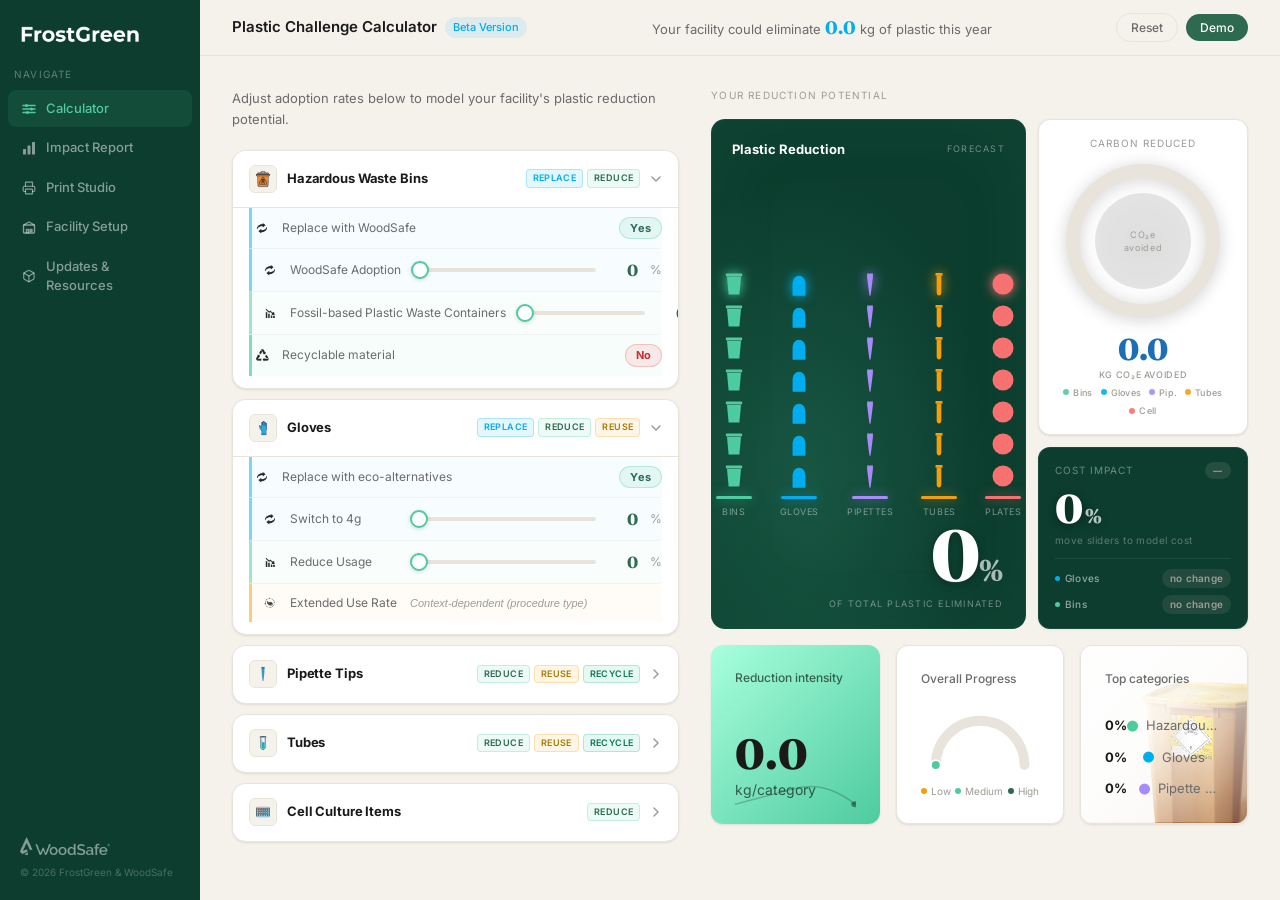
==== commit 3d8294f2: "Add files via upload" ====
--- a/index.html
+++ b/index.html
@@ -137,7 +137,7 @@
                                 <span class="yn-label">Replace with WoodSafe</span>
                                 <span class="yn-badge yn-yes">Yes</span>
                             </div>
-                            <div class="slider-row action-row-replace">
+                            <div id="woodsafeSliderRow" class="slider-row action-row-replace">
                                 <img src="RE Icons/Replace.png" alt="Replace" class="re-icon">
                                 <label>WoodSafe Adoption</label>
                                 <input type="range" data-control="bins_woodsafe" data-default="70" min="0" max="100"
@@ -146,7 +146,7 @@
                             </div>
                             <div class="slider-row action-row-reduce">
                                 <img src="RE Icons/Reduce.png" alt="Reduce" class="re-icon">
-                                <label>Hazardous Waste Reduction</label>
+                                <label>Fossil-based Plastic Waste Containers</label>
                                 <input type="range" data-control="bins_reduce" data-default="30" min="0" max="100"
                                     value="30">
                                 <span class="slider-value">30</span><span class="slider-unit">%</span>
@@ -337,104 +337,191 @@
                     <div class="bento-overline">Your Reduction Potential</div>
                     <div class="bento-grid">
 
-                        <!-- Cell A: Hero — col 1/3, row 1/3 — full-card progress fill -->
-                        <div class="bento-cell bento-hero reveal-section" id="heroProgressCard"
-                            style="overflow:hidden; padding:0;">
-                            <!-- The animated fill layer that rises from the bottom -->
-                            <div id="heroProgressFill" style="
-                                position: absolute;
-                                bottom: 0; left: 0; right: 0;
-                                height: 0%;
-                                background: linear-gradient(to top, rgba(78,203,160,0.9) 0%, rgba(78,203,160,0.55) 50%, rgba(78,203,160,0.15) 100%);
-                                transition: height 0.8s cubic-bezier(0.34, 1.56, 0.64, 1);
-                                z-index: 1;
-                                pointer-events: none;
-                            "></div>
-
-                            <!-- Content -->
-                            <div
-                                style="position:relative; z-index:2; display:flex; flex-direction:column; align-items:center; justify-content:center; width:100%; height:100%; padding: 28px 20px;">
-                                <span class="bento-hero-corner-label"
-                                    style="position:absolute; top:20px; left:20px;">Plastic Reduction</span>
-                                <!-- Engraved number -->
-                                <div id="gaugeNeedle" style="display:flex; align-items:baseline; gap:2px;">
-                                    <span id="mainGaugeValue" style="
-                                        font-family: Fraunces, serif;
-                                        font-size: 96px;
-                                        font-weight: 800;
-                                        line-height: 1;
-                                        color: #ffffff;
-                                        letter-spacing: -5px;
-                                        text-shadow:
-                                            0 1px 0 rgba(255,255,255,0.15),
-                                            0 -2px 0 rgba(0,0,0,0.5),
-                                            0 4px 8px rgba(0,0,0,0.6),
-                                            0 8px 24px rgba(0,0,0,0.4),
-                                            0 0 40px rgba(78,203,160,0.3);
-                                    ">0</span>
-                                    <span style="
-                                        font-family: Fraunces, serif;
-                                        font-size: 40px;
-                                        font-weight: 700;
-                                        color: rgba(255,255,255,0.7);
-                                        letter-spacing: -1px;
-                                        margin-bottom: 10px;
-                                        text-shadow: 0 3px 8px rgba(0,0,0,0.5);
-                                    ">%</span>
+                        <!-- Cell A: Hero — col 1/3, row 1/3 — Category Columns -->
+                        <div class="bento-cell bento-hero reveal-section" id="heroProgressCard" role="img"
+                            aria-label="Plastic reduction forecast: 0% eliminated">
+
+                            <!-- Radial glow background -->
+                            <div class="hero-col-glow"></div>
+
+                            <!-- Corner labels -->
+                            <span class="hero-col-label-tl">Plastic Reduction</span>
+                            <span class="hero-col-label-tr">FORECAST</span>
+
+                            <!-- Five category columns -->
+                            <div class="hero-col-row">
+
+                                <!-- Bins -->
+                                <div class="hero-col" data-cat="bins" data-col="0" aria-label="Bins: 7 of 7 remaining">
+                                    <div class="hero-col-stack"></div>
+                                    <div class="hero-col-base"
+                                        style="background:#4ECBA0;box-shadow:0 0 12px rgba(78,203,160,0.6)"></div>
+                                    <span class="hero-col-name">BINS</span>
                                 </div>
-                                <div
-                                    style="font-size:11px; letter-spacing:0.15em; text-transform:uppercase; color:rgba(255,255,255,0.3); margin-top:4px;">
-                                    of total plastic</div>
-                                <!-- Progress bar at the bottom as an accent line -->
-                                <div id="heroProgressBar" style="
-                                    position: absolute;
-                                    bottom: 0; left: 0; right: 0;
-                                    height: 4px;
-                                    background: rgba(78,203,160,0);
-                                    transition: background 0.6s ease;
-                                ">
-                                    <div id="heroProgressBarFill" style="
-                                        height: 100%;
-                                        width: 0%;
-                                        background: linear-gradient(to right, #4ECBA0, #2D6A4F);
-                                        border-radius: 0 0 12px 0;
-                                        transition: width 0.8s cubic-bezier(0.34, 1.56, 0.64, 1);
-                                        box-shadow: 0 0 12px rgba(78,203,160,0.6);
-                                    "></div>
+
+                                <!-- Gloves -->
+                                <div class="hero-col" data-cat="gloves" data-col="1"
+                                    aria-label="Gloves: 7 of 7 remaining">
+                                    <div class="hero-col-stack"></div>
+                                    <div class="hero-col-base"
+                                        style="background:#00AEEF;box-shadow:0 0 12px rgba(0,174,239,0.6)"></div>
+                                    <span class="hero-col-name">GLOVES</span>
                                 </div>
-                            </div>
-                        </div>
-
-
-
-                        <!-- Cell B: Carbon ring — col 3, row 1 -->
+
+                                <!-- Pipettes -->
+                                <div class="hero-col" data-cat="pipettes" data-col="2"
+                                    aria-label="Pipettes: 7 of 7 remaining">
+                                    <div class="hero-col-stack"></div>
+                                    <div class="hero-col-base"
+                                        style="background:#A78BFA;box-shadow:0 0 12px rgba(167,139,250,0.6)"></div>
+                                    <span class="hero-col-name">PIPETTES</span>
+                                </div>
+
+                                <!-- Tubes -->
+                                <div class="hero-col" data-cat="tubes" data-col="3"
+                                    aria-label="Tubes: 7 of 7 remaining">
+                                    <div class="hero-col-stack"></div>
+                                    <div class="hero-col-base"
+                                        style="background:#F59E0B;box-shadow:0 0 12px rgba(245,158,11,0.6)"></div>
+                                    <span class="hero-col-name">TUBES</span>
+                                </div>
+
+                                <!-- Culture -->
+                                <div class="hero-col" data-cat="culture" data-col="4"
+                                    aria-label="Plates: 7 of 7 remaining">
+                                    <div class="hero-col-stack"></div>
+                                    <div class="hero-col-base"
+                                        style="background:#F87171;box-shadow:0 0 12px rgba(248,113,113,0.6)"></div>
+                                    <span class="hero-col-name">PLATES</span>
+                                </div>
+                            </div>
+
+                            <!-- Big number readout — bottom right -->
+                            <div class="hero-col-readout" id="gaugeNeedle">
+                                <div class="hero-col-readout-num">
+                                    <span id="mainGaugeValue">0</span><span class="hero-col-pct">%</span>
+                                </div>
+                                <div class="hero-col-readout-sub">OF TOTAL PLASTIC ELIMINATED</div>
+                            </div>
+                        </div>
+
+
+
+                        <!-- Cell B: Carbon donut — col 3, row 1 (stretches to fill 1fr row) -->
                         <div class="bento-cell bento-carbon reveal-section">
+
                             <div class="ring-label">Carbon Reduced</div>
-                            <svg width="120" height="120" viewBox="0 0 120 120">
-                                <circle cx="60" cy="60" r="46" fill="none" stroke="var(--ring-track)"
-                                    stroke-width="8" />
-                                <circle id="carbonProgress" cx="60" cy="60" r="46" fill="none"
-                                    stroke="var(--accent-carbon)" stroke-width="8" stroke-linecap="round"
-                                    transform="rotate(-90 60 60)"
-                                    style="stroke-dasharray:289.03;stroke-dashoffset:289.03" />
+
+                            <!-- Bigger donut: r=70, viewBox 180×180 -->
+                            <svg class="carbon-donut-svg" width="180" height="180" viewBox="0 0 180 180">
+                                <!-- Track ring -->
+                                <circle cx="90" cy="90" r="70" fill="none" stroke="var(--ring-track)"
+                                    stroke-width="14" />
+
+                                <!-- Category segments — clockwise from 12 o'clock, updated by updateCarbonDonut() -->
+                                <!-- Bins: mint -->
+                                <circle id="carbonSegBins" cx="90" cy="90" r="70" fill="none" stroke="#4ECBA0"
+                                    stroke-width="14" stroke-linecap="butt" transform="rotate(-90 90 90)"
+                                    style="stroke-dasharray:0 439.82;stroke-dashoffset:0" />
+                                <!-- Gloves: cyan -->
+                                <circle id="carbonSegGloves" cx="90" cy="90" r="70" fill="none" stroke="#00AEEF"
+                                    stroke-width="14" stroke-linecap="butt" transform="rotate(-90 90 90)"
+                                    style="stroke-dasharray:0 439.82;stroke-dashoffset:0" />
+                                <!-- Pipettes: violet -->
+                                <circle id="carbonSegPipettes" cx="90" cy="90" r="70" fill="none" stroke="#A78BFA"
+                                    stroke-width="14" stroke-linecap="butt" transform="rotate(-90 90 90)"
+                                    style="stroke-dasharray:0 439.82;stroke-dashoffset:0" />
+                                <!-- Tubes: amber -->
+                                <circle id="carbonSegTubes" cx="90" cy="90" r="70" fill="none" stroke="#F59E0B"
+                                    stroke-width="14" stroke-linecap="butt" transform="rotate(-90 90 90)"
+                                    style="stroke-dasharray:0 439.82;stroke-dashoffset:0" />
+                                <!-- Cell Culture: coral -->
+                                <circle id="carbonSegCulture" cx="90" cy="90" r="70" fill="none" stroke="#F87171"
+                                    stroke-width="14" stroke-linecap="butt" transform="rotate(-90 90 90)"
+                                    style="stroke-dasharray:0 439.82;stroke-dashoffset:0" />
+
+                                <!-- Center depth disc -->
+                                <circle cx="90" cy="90" r="48" fill="rgba(0,0,0,0.10)" />
+
+                                <!-- Center label (static, number shown below) -->
                                 <g id="carbonNeedle">
-                                    <text id="carbonValue" x="60" y="60" text-anchor="middle" dominant-baseline="middle"
-                                        style="font-family:Fraunces,serif;font-size:22px;font-weight:800;fill:var(--accent-carbon)">0</text>
+                                    <text x="90" y="87" text-anchor="middle"
+                                        style="font-size:9px;font-family:Inter,sans-serif;letter-spacing:0.07em;fill:var(--text-muted)">CO₂e</text>
+                                    <text x="90" y="100" text-anchor="middle"
+                                        style="font-size:9px;font-family:Inter,sans-serif;letter-spacing:0.07em;fill:var(--text-muted)">avoided</text>
                                 </g>
                             </svg>
-                        </div>
-
-                        <!-- Cell C: Cost impact block (replaces ring) — col 3, row 2 -->
-                        <div id="costCellContainer" class="bento-cell reveal-section"
-                            style="display:flex; flex-direction:column; justify-content:center; align-items:center; transition: background 0.6s ease; text-align: center; box-shadow: inset 0 4px 12px rgba(0,0,0,0.15); border: none; background: rgba(158, 155, 148, 0.5);">
-                            <div class="ring-label"
-                                style="color: rgba(255, 255, 255, 0.95); z-index: 2; font-weight: 600; text-shadow: 0 1px 2px rgba(0,0,0,0.2);">
-                                Cost Impact</div>
-                            <div id="costNeedle"
-                                style="font-family: Fraunces, serif; font-size: 46px; font-weight: 800; color: #ffffff; display: flex; align-items: baseline; justify-content: center; z-index: 2; margin-top: 6px; text-shadow: 0px 2px 4px rgba(0,0,0,0.3);">
-                                <span id="costValueSign"></span><span id="costValue">0</span><span
-                                    style="font-size: 24px; margin-left: 2px;">%</span>
-                            </div>
+
+                            <!-- Absolute kg CO₂e — animated by animateValue() in controls.js -->
+                            <div class="carbon-kg-display">
+                                <span id="carbonKgValue" class="carbon-kg-number">0.0</span>
+                                <span class="carbon-kg-unit">kg CO₂e avoided</span>
+                            </div>
+
+                            <!-- Category colour legend -->
+                            <div class="carbon-legend">
+                                <span class="carbon-legend-item">
+                                    <span class="carbon-legend-dot" style="background:#4ECBA0"></span>
+                                    <span class="carbon-legend-label">Bins</span>
+                                </span>
+                                <span class="carbon-legend-item">
+                                    <span class="carbon-legend-dot" style="background:#00AEEF"></span>
+                                    <span class="carbon-legend-label">Gloves</span>
+                                </span>
+                                <span class="carbon-legend-item">
+                                    <span class="carbon-legend-dot" style="background:#A78BFA"></span>
+                                    <span class="carbon-legend-label">Pip.</span>
+                                </span>
+                                <span class="carbon-legend-item">
+                                    <span class="carbon-legend-dot" style="background:#F59E0B"></span>
+                                    <span class="carbon-legend-label">Tubes</span>
+                                </span>
+                                <span class="carbon-legend-item">
+                                    <span class="carbon-legend-dot" style="background:#F87171"></span>
+                                    <span class="carbon-legend-label">Cell</span>
+                                </span>
+                            </div>
+
+                        </div>
+
+                        <!-- Cell C: Cost impact — col 3, row 2 -->
+                        <div id="costCellContainer" class="bento-cell bento-cost reveal-section">
+
+                            <!-- Header: label + direction pill -->
+                            <div class="cost-header">
+                                <span class="ring-label">Cost Impact</span>
+                                <span id="costDirectionLabel" class="cost-dir-pill cost-dir-neutral">—</span>
+                            </div>
+
+                            <!-- Net percentage (big number) -->
+                            <div id="costNeedle" class="cost-net-num">
+                                <span id="costValue">0</span><span class="cost-pct-sym">%</span>
+                            </div>
+
+                            <!-- Contextual verb -->
+                            <p id="costNetVerb" class="cost-verb">move sliders to model cost</p>
+
+                            <!-- Divider -->
+                            <div class="cost-divider"></div>
+
+                            <!-- Component breakdown rows -->
+                            <div class="cost-breakdown">
+                                <div class="cost-breakdown-row">
+                                    <span class="cost-cat-label">
+                                        <span class="cost-cat-dot" style="background: var(--accent-cyan)"></span>
+                                        Gloves
+                                    </span>
+                                    <span id="costGlovesPill" class="cost-split-pill cost-pill-neutral">—</span>
+                                </div>
+                                <div class="cost-breakdown-row">
+                                    <span class="cost-cat-label">
+                                        <span class="cost-cat-dot" style="background: var(--accent-mint)"></span>
+                                        Bins
+                                    </span>
+                                    <span id="costBinsPill" class="cost-split-pill cost-pill-neutral">—</span>
+                                </div>
+                            </div>
+
                         </div>
 
                         <!-- Cells D, E, F removed and moved to Impact Report per user request -->
@@ -1640,7 +1727,7 @@
                             '% reduction to Hazardous Waste Bins — gloves account for ~10% of hazardous waste bin volume.'
                         );
                     }
-                    // Flash the Hazardous Waste Reduction row to show the linked effect
+                    // Flash the Fossil-based Plastic Waste Containers row to show the linked effect
                     var binInput = document.querySelector('input[data-control="bins_reduce"]');
                     if (binInput) {
                         var row = binInput.closest('.slider-row');
@@ -1678,4 +1765,4 @@
     </script>
 </body>
 
-</html>
+</html>
--- a/style.css
+++ b/style.css
@@ -568,7 +568,7 @@
 .bento-grid {
     display: grid;
     grid-template-columns: 1fr 1fr 1fr;
-    grid-template-rows: auto auto auto;
+    grid-template-rows: auto auto;
     gap: 12px;
 }
 
@@ -580,44 +580,23 @@
     padding: 20px;
 }
 
-/* Hero: 2×2 — now a full-card progress fill */
+/* Hero: 2×2 — Category Columns (main styles at bottom of file) */
 .bento-hero {
     grid-column: 1 / 3;
     grid-row: 1 / 3;
-    background: var(--sidebar-bg);
-    display: flex;
-    flex-direction: column;
-    align-items: center;
-    justify-content: center;
-    text-align: center;
-    position: relative;
-    overflow: hidden;
-    padding: 0;
-    /* Card border & glow managed by JS */
-    border: 1px solid rgba(78, 203, 160, 0.08);
-    transition: border-color 0.6s ease, box-shadow 0.6s ease;
-    min-height: 220px;
-}
-
-.bento-hero-corner-label {
-    position: absolute;
-    top: 20px;
-    left: 20px;
-    color: #ffffff;
-    font-weight: 700;
-    font-size: 14px;
-    z-index: 2;
-}
-
-/* Small ring cells */
+}
+
+
+/* Carbon donut cell — fills 1fr row in col 3 */
 .bento-carbon {
     grid-column: 3;
     grid-row: 1;
     display: flex;
     flex-direction: column;
     align-items: center;
-    justify-content: center;
-    gap: 8px;
+    justify-content: space-between;
+    padding: 16px 14px;
+    gap: 0;
 }
 
 .bento-cost-ring {
@@ -1296,6 +1275,309 @@
     line-height: 1.2;
 }
 
+/* ── Facility Setup Page ────────────────────────────────────── */
+.setup-bento-grid {
+    display: grid;
+    grid-template-columns: repeat(3, 1fr);
+    gap: 16px;
+    margin-top: 20px;
+}
+
+.setup-card-wide {
+    grid-column: span 2;
+}
+
+.setup-card-header {
+    display: flex;
+    align-items: flex-start;
+    justify-content: space-between;
+    gap: 12px;
+    margin-bottom: 16px;
+    padding-bottom: 12px;
+    border-bottom: 1px solid var(--border);
+}
+
+.setup-card-overline {
+    font-size: 10px;
+    letter-spacing: 0.12em;
+    text-transform: uppercase;
+    color: var(--text-muted);
+    margin-bottom: 3px;
+}
+
+.setup-card-title {
+    font-size: 13px;
+    font-weight: 700;
+    color: var(--text-primary);
+    letter-spacing: -0.01em;
+}
+
+.btn-load-defaults {
+    font-size: 11px;
+    font-weight: 500;
+    color: var(--accent-mint);
+    background: rgba(78, 203, 160, 0.08);
+    border: 1px solid rgba(78, 203, 160, 0.25);
+    border-radius: 999px;
+    padding: 4px 11px;
+    cursor: pointer;
+    font-family: 'Inter', sans-serif;
+    transition: background 150ms ease;
+    white-space: nowrap;
+    flex-shrink: 0;
+    margin-top: 2px;
+}
+
+.btn-load-defaults:hover {
+    background: rgba(78, 203, 160, 0.18);
+}
+
+.setup-input-row {
+    display: grid;
+    grid-template-columns: 1fr auto auto;
+    align-items: center;
+    gap: 10px;
+    padding: 8px 0;
+    border-bottom: 1px solid rgba(0, 0, 0, 0.042);
+}
+
+.setup-input-row:last-child {
+    border-bottom: none;
+}
+
+.setup-input-label {
+    font-size: 12px;
+    color: var(--text-secondary);
+    font-weight: 500;
+}
+
+.setup-input-sub {
+    font-size: 10px;
+    color: var(--text-muted);
+    margin-top: 2px;
+}
+
+.setup-number-input {
+    width: 86px;
+    padding: 6px 10px;
+    border: 1.5px solid var(--border);
+    border-radius: 8px;
+    font-family: 'Fraunces', serif;
+    font-size: 15px;
+    font-weight: 700;
+    color: var(--text-primary);
+    background: var(--page-bg);
+    text-align: right;
+    outline: none;
+    transition: border-color 150ms ease, box-shadow 150ms ease;
+}
+
+.setup-number-input:focus {
+    border-color: var(--accent-mint);
+    box-shadow: 0 0 0 3px rgba(78, 203, 160, 0.14);
+}
+
+.setup-input-unit {
+    font-size: 11px;
+    color: var(--text-muted);
+    min-width: 38px;
+}
+
+.setup-subtotal-row {
+    margin-top: 12px;
+    padding-top: 10px;
+    border-top: 1px solid var(--border);
+    display: flex;
+    align-items: center;
+    justify-content: space-between;
+    gap: 8px;
+}
+
+.setup-subtotal-label {
+    font-size: 12px;
+    color: var(--text-muted);
+    flex: 1;
+}
+
+.setup-subtotal-value {
+    font-family: 'Fraunces', serif;
+    font-size: 20px;
+    font-weight: 800;
+    line-height: 1;
+}
+
+.setup-subtotal-unit {
+    font-size: 12px;
+    color: var(--text-muted);
+}
+
+.setup-material-toggle {
+    display: flex;
+    gap: 3px;
+    background: var(--page-bg);
+    border-radius: 8px;
+    padding: 3px;
+    border: 1px solid var(--border);
+}
+
+.setup-toggle-btn {
+    font-size: 11px;
+    font-weight: 500;
+    padding: 4px 12px;
+    border-radius: 6px;
+    border: none;
+    cursor: pointer;
+    font-family: 'Inter', sans-serif;
+    background: transparent;
+    color: var(--text-muted);
+    transition: all 150ms ease;
+}
+
+.setup-toggle-btn.active {
+    background: var(--surface);
+    color: var(--accent-mint);
+    box-shadow: 0 1px 3px rgba(0, 0, 0, 0.1);
+}
+
+.setup-select {
+    width: 100%;
+    padding: 8px 32px 8px 12px;
+    border: 1.5px solid var(--border);
+    border-radius: 8px;
+    font-family: 'Inter', sans-serif;
+    font-size: 13px;
+    color: var(--text-primary);
+    background: var(--page-bg);
+    outline: none;
+    cursor: pointer;
+    appearance: none;
+    background-image: url("data:image/svg+xml,%3Csvg xmlns='http://www.w3.org/2000/svg' width='12' height='12' viewBox='0 0 12 12' fill='none' stroke='%236B6B6B' stroke-width='1.5' stroke-linecap='round' stroke-linejoin='round'%3E%3Cpolyline points='2,4 6,8 10,4'/%3E%3C/svg%3E");
+    background-repeat: no-repeat;
+    background-position: right 12px center;
+    transition: border-color 150ms ease, box-shadow 150ms ease;
+}
+
+.setup-select:focus {
+    border-color: var(--accent-mint);
+    box-shadow: 0 0 0 3px rgba(78, 203, 160, 0.14);
+}
+
+.setup-fee-row {
+    display: flex;
+    align-items: center;
+    gap: 8px;
+    margin-top: 8px;
+}
+
+.setup-fee-input {
+    flex: 1;
+    padding: 7px 12px;
+    border: 1.5px solid var(--border);
+    border-radius: 8px;
+    font-family: 'Fraunces', serif;
+    font-size: 17px;
+    font-weight: 700;
+    color: var(--text-primary);
+    background: var(--page-bg);
+    outline: none;
+    transition: border-color 150ms ease, box-shadow 150ms ease;
+}
+
+.setup-fee-input:focus {
+    border-color: var(--accent-mint);
+    box-shadow: 0 0 0 3px rgba(78, 203, 160, 0.14);
+}
+
+.setup-fee-currency {
+    font-size: 13px;
+    color: var(--text-muted);
+    font-weight: 500;
+    flex-shrink: 0;
+}
+
+.setup-subsection-label {
+    font-size: 10px;
+    font-weight: 700;
+    letter-spacing: 0.08em;
+    text-transform: uppercase;
+    margin-bottom: 2px;
+    display: block;
+}
+
+.setup-donut-wrap {
+    display: flex;
+    align-items: center;
+    gap: 40px;
+    padding: 4px 0;
+}
+
+.setup-donut-legend {
+    flex: 1;
+    display: flex;
+    flex-direction: column;
+    gap: 11px;
+}
+
+.setup-legend-row {
+    display: flex;
+    align-items: center;
+    gap: 10px;
+    font-size: 12px;
+}
+
+.setup-legend-dot {
+    width: 10px;
+    height: 10px;
+    border-radius: 50%;
+    flex-shrink: 0;
+}
+
+.setup-legend-name {
+    flex: 1;
+    color: var(--text-secondary);
+}
+
+.setup-legend-val {
+    font-weight: 700;
+    font-family: 'Fraunces', serif;
+    font-size: 14px;
+    color: var(--text-primary);
+    min-width: 48px;
+    text-align: right;
+}
+
+.setup-legend-pct {
+    font-size: 11px;
+    color: var(--text-muted);
+    min-width: 34px;
+    text-align: right;
+}
+
+@media (max-width: 1100px) {
+    .setup-bento-grid {
+        grid-template-columns: repeat(2, 1fr);
+    }
+
+    .setup-card-wide {
+        grid-column: 1 / -1;
+    }
+}
+
+@media (max-width: 768px) {
+    .setup-bento-grid {
+        grid-template-columns: 1fr;
+    }
+
+    .setup-card-wide {
+        grid-column: 1;
+    }
+
+    .setup-donut-wrap {
+        flex-direction: column;
+        gap: 20px;
+    }
+}
+
 /* ── Print Styles (@media print) ──────────────────────────── */
 @media print {
     @page {
@@ -1374,6 +1656,443 @@
 }
 
 /* ── Reduced motion ────────────────────────────────────────── */
+/* ─── Bento: Cost Impact Card ─────────────────────────────── */
+.bento-cost {
+    grid-column: 3;
+    grid-row: 2;
+    display: flex;
+    flex-direction: column;
+    padding: 14px 16px;
+    background: var(--sidebar-bg);
+    border: 1px solid rgba(255, 255, 255, 0.07);
+    transition: border-color 0.5s ease, box-shadow 0.5s ease;
+}
+
+.cost-header {
+    display: flex;
+    align-items: center;
+    justify-content: space-between;
+    margin-bottom: 10px;
+}
+
+.cost-header .ring-label {
+    color: rgba(255, 255, 255, 0.4);
+}
+
+.cost-dir-pill {
+    font-size: 9px;
+    font-weight: 700;
+    letter-spacing: 0.08em;
+    text-transform: uppercase;
+    padding: 2px 8px;
+    border-radius: 999px;
+    transition: background 0.4s ease, color 0.4s ease;
+}
+
+.cost-dir-saving {
+    background: rgba(78, 203, 160, 0.15);
+    color: #4ECBA0;
+}
+
+.cost-dir-spending {
+    background: rgba(245, 158, 11, 0.18);
+    color: #F59E0B;
+}
+
+.cost-dir-neutral {
+    background: rgba(158, 155, 148, 0.18);
+    color: var(--text-muted);
+}
+
+.cost-net-num {
+    font-family: Fraunces, serif;
+    font-size: 40px;
+    font-weight: 800;
+    color: #ffffff;
+    line-height: 1;
+    display: flex;
+    align-items: baseline;
+    text-shadow: 0 2px 10px rgba(0, 0, 0, 0.4);
+}
+
+.cost-pct-sym {
+    font-size: 20px;
+    margin-left: 2px;
+    opacity: 0.7;
+}
+
+.cost-verb {
+    font-size: 10px;
+    color: rgba(255, 255, 255, 0.32);
+    letter-spacing: 0.04em;
+    margin: 4px 0 10px;
+    text-transform: lowercase;
+}
+
+.cost-divider {
+    width: 100%;
+    height: 1px;
+    background: rgba(255, 255, 255, 0.08);
+    margin-bottom: 10px;
+}
+
+.cost-breakdown {
+    display: flex;
+    flex-direction: column;
+    gap: 7px;
+    flex: 1;
+    justify-content: flex-end;
+}
+
+.cost-breakdown-row {
+    display: flex;
+    align-items: center;
+    justify-content: space-between;
+}
+
+.cost-cat-label {
+    display: flex;
+    align-items: center;
+    gap: 5px;
+    font-size: 10px;
+    font-weight: 500;
+    color: rgba(255, 255, 255, 0.55);
+    letter-spacing: 0.02em;
+}
+
+.cost-cat-dot {
+    width: 5px;
+    height: 5px;
+    border-radius: 50%;
+    flex-shrink: 0;
+}
+
+.cost-split-pill {
+    font-size: 10px;
+    font-weight: 600;
+    padding: 2px 8px;
+    border-radius: 999px;
+    letter-spacing: 0.02em;
+    transition: background 0.4s ease, color 0.4s ease;
+}
+
+.cost-pill-save {
+    background: rgba(78, 203, 160, 0.15);
+    color: #4ECBA0;
+}
+
+.cost-pill-spend {
+    background: rgba(245, 158, 11, 0.15);
+    color: #F59E0B;
+}
+
+.cost-pill-neutral {
+    background: rgba(158, 155, 148, 0.15);
+    color: var(--text-muted);
+}
+
+/* ─── Carbon Donut Cell ──────────────────────────────────── */
+.carbon-kg-display {
+    display: flex;
+    flex-direction: column;
+    align-items: center;
+    gap: 3px;
+    padding: 4px 0 2px;
+}
+
+.carbon-kg-number {
+    font-family: Fraunces, serif;
+    font-size: 30px;
+    font-weight: 800;
+    color: var(--accent-carbon);
+    line-height: 1;
+    letter-spacing: -0.02em;
+}
+
+.carbon-kg-unit {
+    font-size: 9px;
+    font-weight: 500;
+    color: var(--text-muted);
+    letter-spacing: 0.07em;
+    text-transform: uppercase;
+}
+
+.carbon-donut-svg {
+    display: block;
+    overflow: visible;
+    filter: drop-shadow(0 2px 8px rgba(0, 0, 0, 0.18));
+}
+
+#carbonSegBins,
+#carbonSegGloves,
+#carbonSegPipettes,
+#carbonSegTubes,
+#carbonSegCulture {
+    transition:
+        stroke-dasharray 0.72s cubic-bezier(0.34, 1.1, 0.64, 1),
+        stroke-dashoffset 0.72s cubic-bezier(0.34, 1.1, 0.64, 1),
+        opacity 0.4s ease;
+}
+
+.carbon-legend {
+    display: flex;
+    flex-wrap: wrap;
+    justify-content: center;
+    gap: 5px 8px;
+    padding-top: 2px;
+}
+
+.carbon-legend-item {
+    display: flex;
+    align-items: center;
+    gap: 4px;
+}
+
+.carbon-legend-dot {
+    width: 6px;
+    height: 6px;
+    border-radius: 50%;
+    flex-shrink: 0;
+    opacity: 0.9;
+}
+
+.carbon-legend-label {
+    font-size: 9px;
+    font-weight: 500;
+    color: var(--text-muted);
+    letter-spacing: 0.03em;
+}
+
+/* === Hero · Category Columns === */
+.bento-hero {
+    background: var(--sidebar-bg);
+    border: 1px solid rgba(78, 203, 160, 0.12);
+    border-radius: 14px;
+    position: relative;
+    overflow: hidden;
+    padding: 0;
+    min-height: 320px;
+    transition: border-color 0.6s ease, box-shadow 0.6s ease;
+}
+
+.hero-col-glow {
+    position: absolute;
+    inset: 0;
+    background: radial-gradient(ellipse at 30% 70%, rgba(78, 203, 160, 0.18), transparent 60%);
+    pointer-events: none;
+    z-index: 0;
+}
+
+.hero-col-label-tl {
+    position: absolute;
+    top: 20px;
+    left: 20px;
+    color: #ffffff;
+    font-weight: 700;
+    font-size: 13px;
+    z-index: 3;
+}
+
+.hero-col-label-tr {
+    position: absolute;
+    top: 22px;
+    right: 20px;
+    font-size: 9px;
+    letter-spacing: 0.14em;
+    text-transform: uppercase;
+    color: rgba(255, 255, 255, 0.42);
+    z-index: 3;
+}
+
+.hero-col-row {
+    position: relative;
+    z-index: 2;
+    display: flex;
+    align-items: flex-end;
+    justify-content: center;
+    gap: 28px;
+    padding: 64px 28px 110px;
+    width: 100%;
+    height: 100%;
+}
+
+.hero-col {
+    display: flex;
+    flex-direction: column;
+    align-items: center;
+    flex: 1;
+    max-width: 56px;
+    gap: 0;
+}
+
+.hero-col-stack {
+    display: flex;
+    flex-direction: column-reverse;
+    align-items: center;
+    justify-content: flex-start;
+    height: 250px;
+    gap: 4px;
+    width: 100%;
+}
+
+.hero-col-base {
+    width: 36px;
+    height: 3px;
+    border-radius: 1.5px;
+    margin-top: 6px;
+    flex-shrink: 0;
+}
+
+.hero-col-name {
+    font-size: 9px;
+    letter-spacing: 0.06em;
+    text-transform: uppercase;
+    color: rgba(255, 255, 255, 0.45);
+    margin-top: 6px;
+    text-align: center;
+    flex-shrink: 0;
+}
+
+/* Item icons */
+.col-item {
+    width: 28px;
+    height: 28px;
+    flex-shrink: 0;
+    transition: transform .6s cubic-bezier(.34, 1.1, .64, 1), opacity .6s ease, filter .6s ease;
+}
+
+.col-item:not(.is-ghost) {
+    transform: translateY(0);
+}
+
+.col-item.is-ghost {
+    animation: hero-col-float 2.8s ease-in-out infinite;
+}
+
+.col-item.is-top-solid {
+    filter: drop-shadow(0 0 6px var(--item-color, rgba(255, 255, 255, 0.5)));
+}
+
+/* Icon child elements — solid state (CSS overrides SVG presentation attrs) */
+.col-item .icon-fill {
+    fill: var(--item-color);
+    stroke: none;
+    stroke-dasharray: none;
+    transition: fill 0.4s ease, stroke 0.4s ease, stroke-dasharray 0.4s ease, stroke-width 0.4s ease;
+}
+
+.col-item .icon-rib {
+    fill: none;
+    stroke: var(--item-color);
+    stroke-width: 0.5;
+    opacity: 0.35;
+    stroke-dasharray: none;
+    transition: stroke-dasharray 0.4s ease, opacity 0.4s ease, stroke-width 0.4s ease;
+}
+
+.col-item .icon-ring {
+    fill: none;
+    stroke: var(--item-color);
+    stroke-width: 0.7;
+    stroke-dasharray: none;
+    transition: stroke-dasharray 0.4s ease;
+}
+
+/* Icon child elements — ghost state */
+.col-item.is-ghost .icon-fill {
+    fill: none;
+    stroke: rgba(255, 255, 255, 0.85);
+    stroke-width: 1.5;
+    stroke-dasharray: 3 2;
+}
+
+.col-item.is-ghost .icon-rib {
+    stroke: rgba(255, 255, 255, 0.6);
+    stroke-dasharray: 3 2;
+    stroke-width: 1;
+    opacity: 1;
+}
+
+.col-item.is-ghost .icon-ring {
+    stroke: rgba(255, 255, 255, 0.85);
+    stroke-dasharray: 3 2;
+    stroke-width: 1;
+}
+
+/* Per-column animation duration stagger */
+.hero-col[data-col="0"] .col-item.is-ghost {
+    animation-duration: 2.4s;
+}
+
+.hero-col[data-col="1"] .col-item.is-ghost {
+    animation-duration: 2.6s;
+}
+
+.hero-col[data-col="2"] .col-item.is-ghost {
+    animation-duration: 2.8s;
+}
+
+.hero-col[data-col="3"] .col-item.is-ghost {
+    animation-duration: 3.0s;
+}
+
+.hero-col[data-col="4"] .col-item.is-ghost {
+    animation-duration: 3.2s;
+}
+
+@keyframes hero-col-float {
+
+    0%,
+    100% {
+        transform: translateY(calc(var(--ghost-offset, 0px) + -6px));
+    }
+
+    50% {
+        transform: translateY(calc(var(--ghost-offset, 0px) + -14px));
+    }
+}
+
+/* Bottom-right readout */
+.hero-col-readout {
+    position: absolute;
+    bottom: 18px;
+    right: 22px;
+    z-index: 4;
+    text-align: right;
+}
+
+.hero-col-readout-num {
+    display: flex;
+    align-items: baseline;
+    justify-content: flex-end;
+}
+
+.hero-col-readout-num #mainGaugeValue {
+    font-family: 'Fraunces', serif;
+    font-weight: 800;
+    font-size: 72px;
+    line-height: 1;
+    letter-spacing: -0.04em;
+    color: #ffffff;
+    text-shadow: 0 1px 0 rgba(255, 255, 255, 0.05), 0 2px 8px rgba(0, 0, 0, 0.35);
+}
+
+.hero-col-pct {
+    font-family: 'Fraunces', serif;
+    font-weight: 700;
+    font-size: 30px;
+    color: rgba(255, 255, 255, 0.65);
+    margin-left: 2px;
+}
+
+.hero-col-readout-sub {
+    font-size: 9px;
+    letter-spacing: 0.14em;
+    text-transform: uppercase;
+    color: rgba(255, 255, 255, 0.42);
+    margin-top: 4px;
+}
+
 @media (prefers-reduced-motion: reduce) {
 
     *,
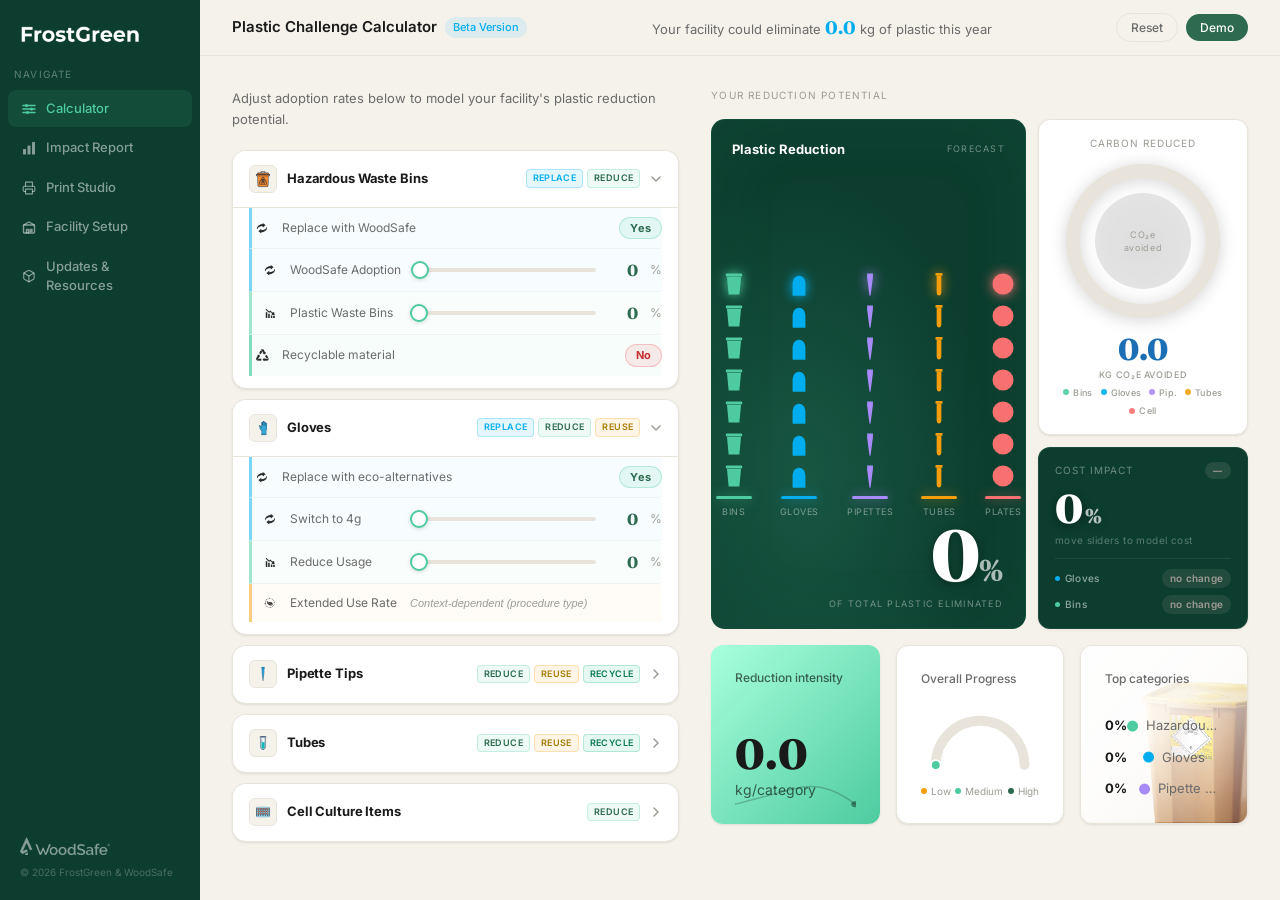
==== commit 668b6c2c: "Update index.html" ====
--- a/index.html
+++ b/index.html
@@ -146,7 +146,7 @@
                             </div>
                             <div class="slider-row action-row-reduce">
                                 <img src="RE Icons/Reduce.png" alt="Reduce" class="re-icon">
-                                <label>Fossil-based Plastic Waste Containers</label>
+                                <label>Plastic Waste Bins</label>
                                 <input type="range" data-control="bins_reduce" data-default="30" min="0" max="100"
                                     value="30">
                                 <span class="slider-value">30</span><span class="slider-unit">%</span>
@@ -1765,4 +1765,4 @@
     </script>
 </body>
 
-</html>+</html>
